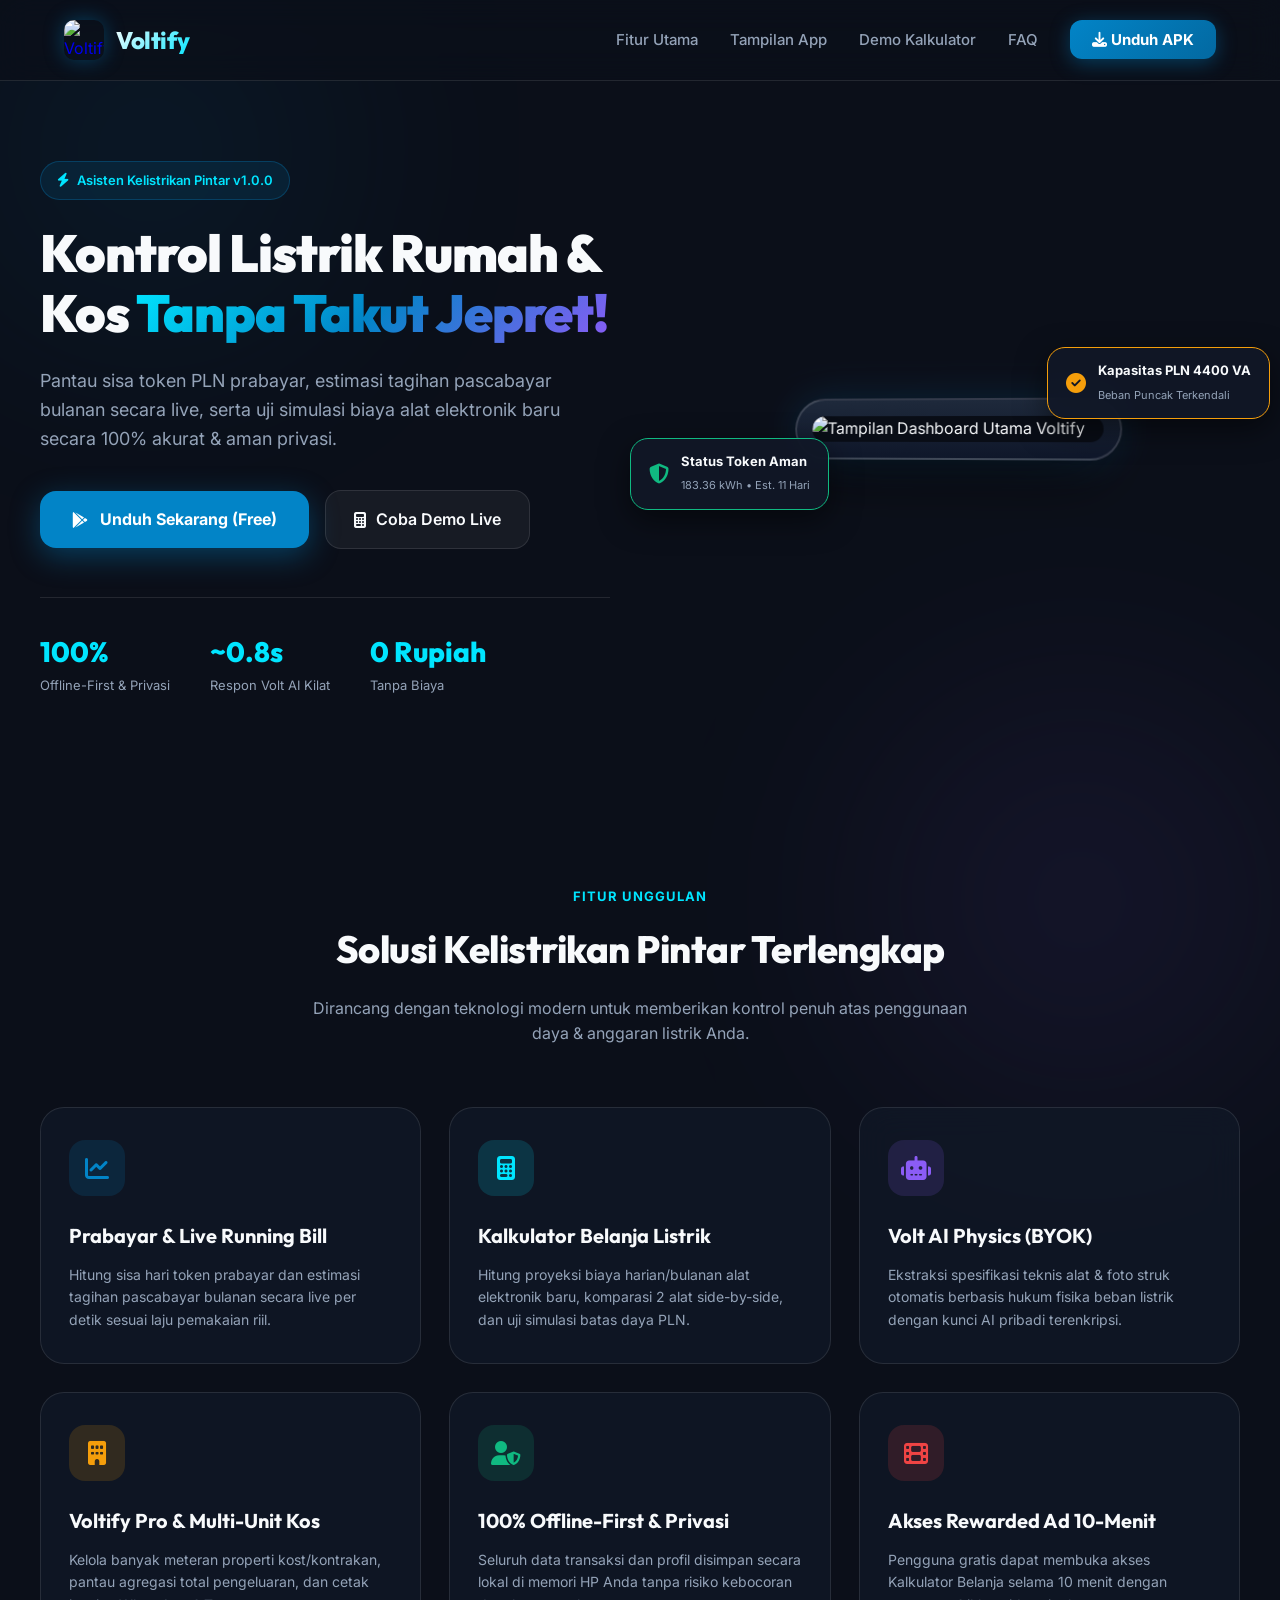
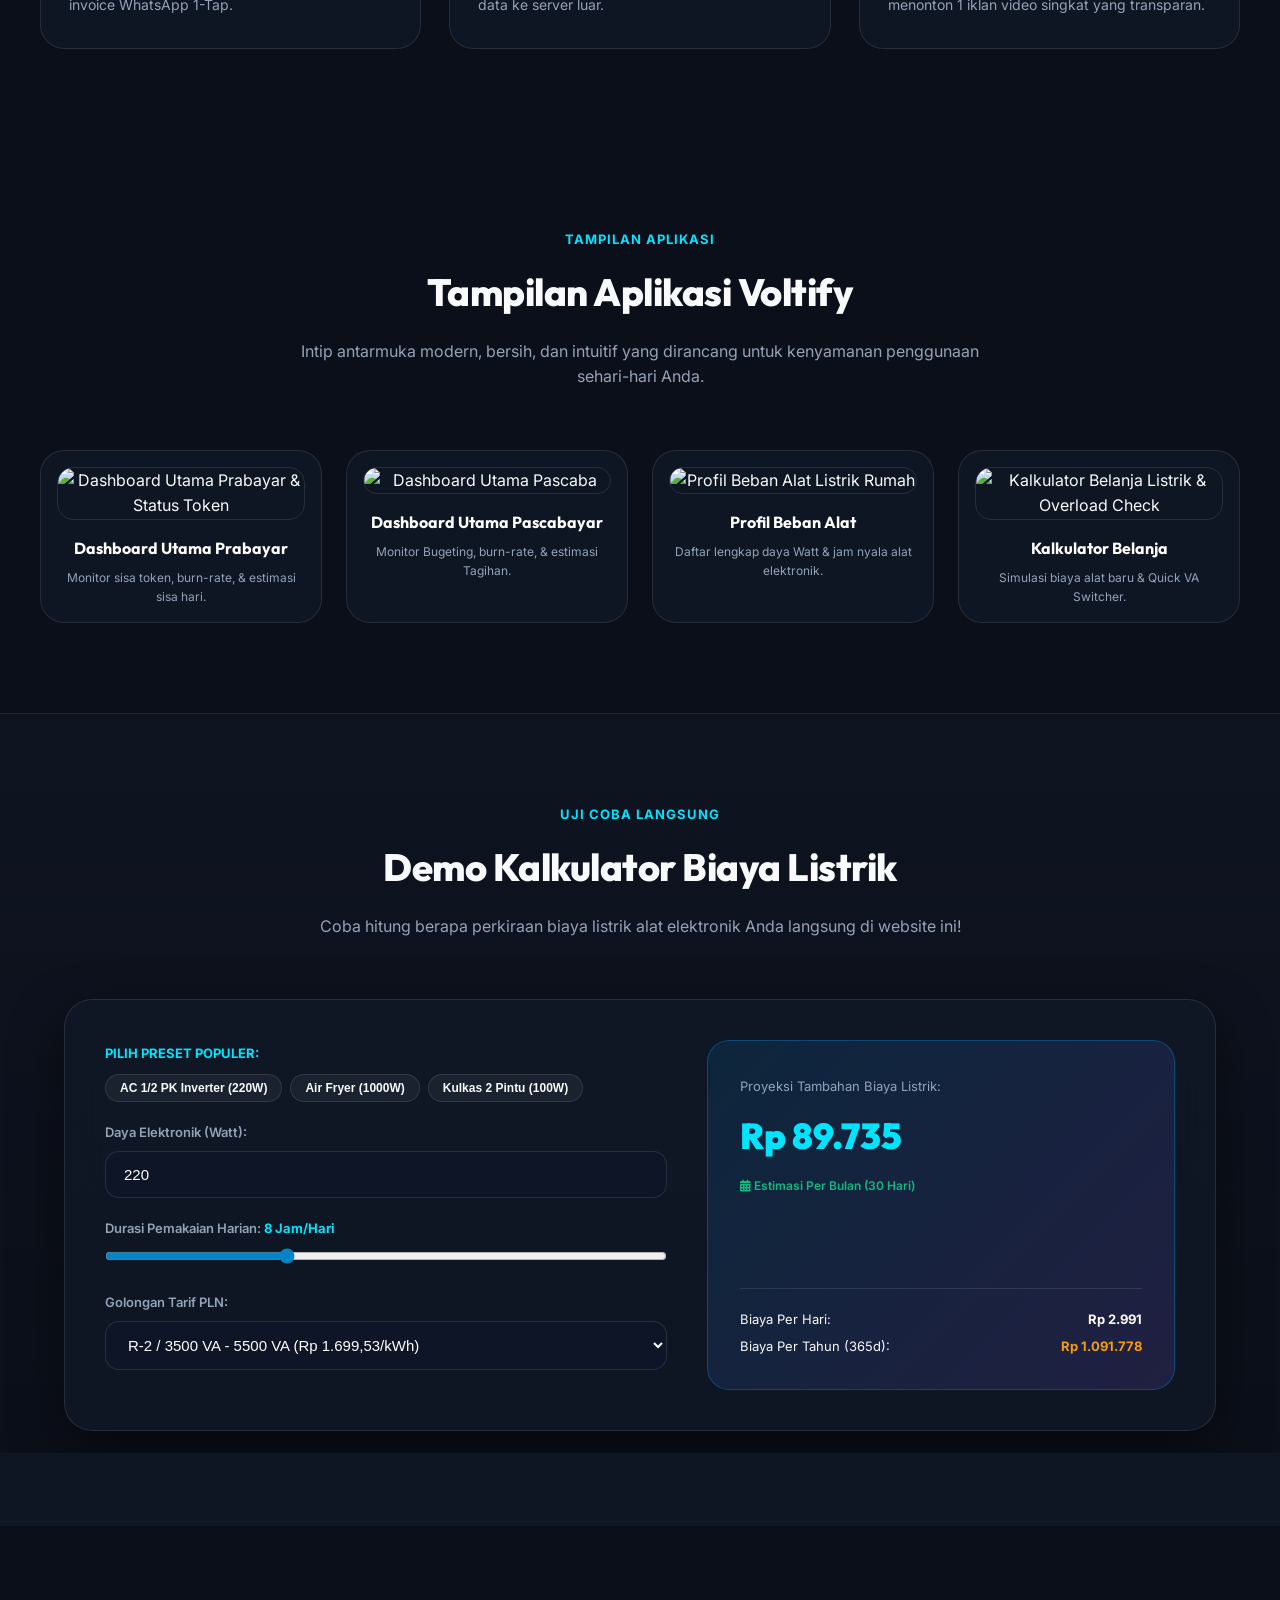
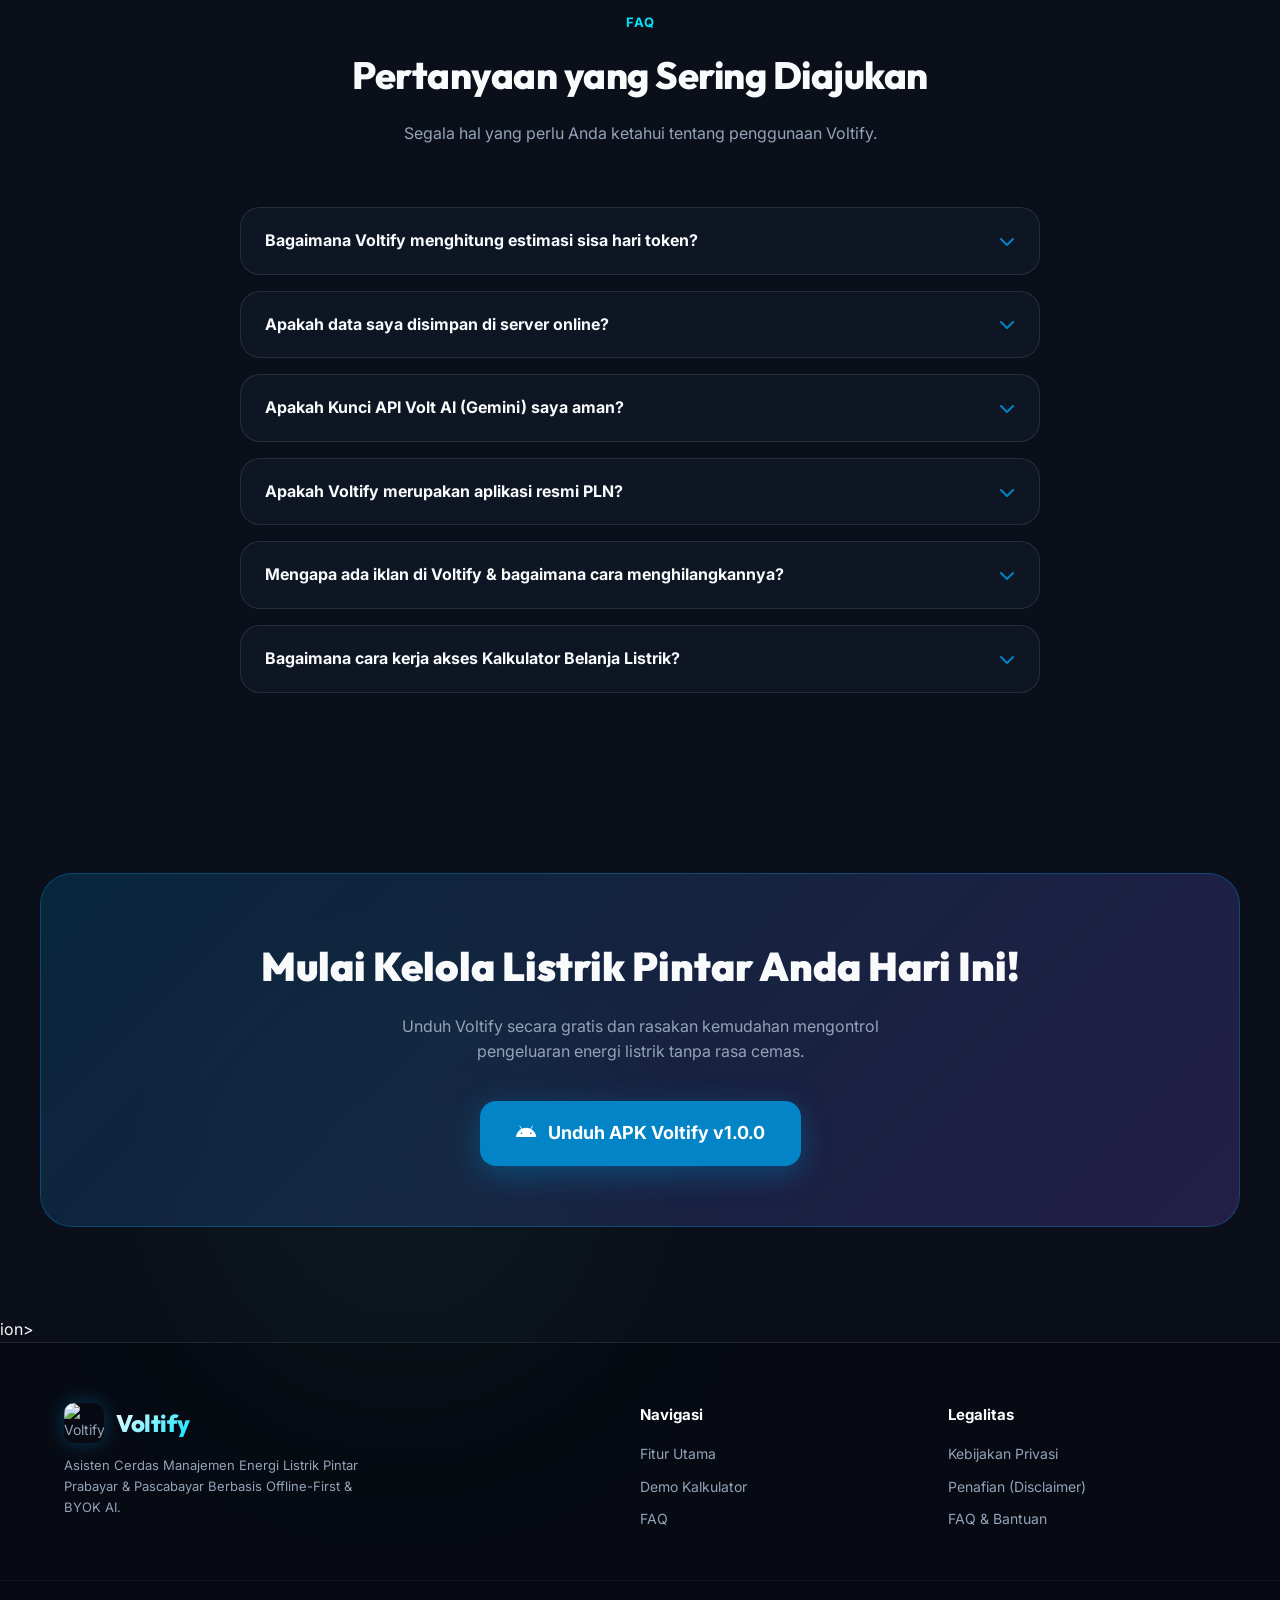
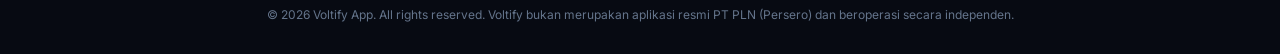
==== index.html @ 9cc05deb "first commit" ====
<!DOCTYPE html>
<html lang="id">

<head>
  <meta charset="UTF-8">
  <meta name="viewport" content="width=device-width, initial-scale=1.0">
  <title>Voltify - Asisten Cerdas Manajemen Energi Listrik Pintar (Prabayar & Pascabayar)</title>
  <meta name="description"
    content="Aplikasi manajemen listrik mandiri berbasis Offline-First, Universal AI Physics, BYOK, & Kalkulator Belanja Listrik. Pantau sisa token PLN & estimasi tagihan bulanan secara akurat.">

  <!-- Favicon & Fonts -->
  <link rel="icon" type="image/png" href="../assets/images/voltify_logo.png">
  <link rel="stylesheet" href="style.css">
  <link rel="stylesheet" href="https://cdnjs.cloudflare.com/ajax/libs/font-awesome/6.4.0/css/all.min.css">
</head>

<body>

  <!-- Ambient Lighting Background -->
  <div class="ambient-orb orb-1"></div>
  <div class="ambient-orb orb-2"></div>
  <div class="ambient-orb orb-3"></div>

  <!-- Header / Navbar -->
  <header>
    <div class="container navbar">
      <a href="#" class="brand-logo">
        <img src="../assets/images/voltify_logo.png" alt="Voltify Logo">
        <span class="brand-title">Voltify</span>
      </a>
      <ul class="nav-links">
        <li><a href="#features">Fitur Utama</a></li>
        <li><a href="#showcase">Tampilan App</a></li>
        <li><a href="#calculator">Demo Kalkulator</a></li>
        <li><a href="#faq">FAQ</a></li>
        <li><a href="#download" class="btn-cta-nav"><i class="fas fa-download"></i> Unduh APK</a></li>
      </ul>
    </div>
  </header>

  <!-- Hero Section -->
  <section class="hero container">
    <div class="hero-content">
      <div class="hero-badge">
        <i class="fas fa-bolt"></i> Asisten Kelistrikan Pintar v1.0.0
      </div>
      <h1 class="hero-title">
        Kontrol Listrik Rumah & Kos <span>Tanpa Takut Jepret!</span>
      </h1>
      <p class="hero-subtitle">
        Pantau sisa token PLN prabayar, estimasi tagihan pascabayar bulanan secara live, serta uji simulasi biaya alat
        elektronik baru secara 100% akurat & aman privasi.
      </p>
      <div class="hero-cta-group">
        <a href="#download" class="btn-primary">
          <i class="fab fa-google-play"></i> Unduh Sekarang (Free)
        </a>
        <a href="#calculator" class="btn-secondary">
          <i class="fas fa-calculator"></i> Coba Demo Live
        </a>
      </div>

      <div class="hero-stats">
        <div class="stat-item">
          <h4>100%</h4>
          <p>Offline-First & Privasi</p>
        </div>
        <div class="stat-item">
          <h4>~0.8s</h4>
          <p>Respon Volt AI Kilat</p>
        </div>
        <div class="stat-item">
          <h4>0 Rupiah</h4>
          <p>Tanpa Biaya</p>
        </div>
      </div>
    </div>

    <!-- Interactive Phone Mockup -->
    <div class="mockup-wrapper">
      <div class="floating-badge-1">
        <i class="fas fa-shield-alt" style="color: #10b981; font-size: 20px;"></i>
        <div>
          <strong style="display:block; font-size: 13px;">Status Token Aman</strong>
          <span style="font-size: 11px; color: #94a3b8;">183.36 kWh • Est. 11 Hari</span>
        </div>
      </div>

      <div class="floating-badge-2">
        <i class="fas fa-check-circle" style="color: #f59e0b; font-size: 20px;"></i>
        <div>
          <strong style="display:block; font-size: 13px;">Kapasitas PLN 4400 VA</strong>
          <span style="font-size: 11px; color: #94a3b8;">Beban Puncak Terkendali</span>
        </div>
      </div>

      <div class="phone-card">
        <div class="phone-screen">
          <img src="images/1.png" alt="Tampilan Dashboard Utama Voltify">
        </div>
      </div>
    </div>
  </section>

  <!-- Features Grid Section -->
  <section class="section container" id="features">
    <div class="section-header">
      <span class="section-tag">Fitur Unggulan</span>
      <h2 class="section-title">Solusi Kelistrikan Pintar Terlengkap</h2>
      <p class="section-desc">Dirancang dengan teknologi modern untuk memberikan kontrol penuh atas penggunaan daya &
        anggaran listrik Anda.</p>
    </div>

    <div class="features-grid">
      <!-- Feature 1 -->
      <div class="feature-card">
        <div class="feature-icon icon-blue"><i class="fas fa-chart-line"></i></div>
        <h3>Prabayar & Live Running Bill</h3>
        <p>Hitung sisa hari token prabayar dan estimasi tagihan pascabayar bulanan secara live per detik sesuai laju
          pemakaian riil.</p>
      </div>

      <!-- Feature 2 -->
      <div class="feature-card">
        <div class="feature-icon icon-cyan"><i class="fas fa-calculator"></i></div>
        <h3>Kalkulator Belanja Listrik</h3>
        <p>Hitung proyeksi biaya harian/bulanan alat elektronik baru, komparasi 2 alat side-by-side, dan uji simulasi
          batas daya PLN.</p>
      </div>

      <!-- Feature 3 -->
      <div class="feature-card">
        <div class="feature-icon icon-violet"><i class="fas fa-robot"></i></div>
        <h3>Volt AI Physics (BYOK)</h3>
        <p>Ekstraksi spesifikasi teknis alat & foto struk otomatis berbasis hukum fisika beban listrik dengan kunci AI
          pribadi terenkripsi.</p>
      </div>

      <!-- Feature 4 -->
      <div class="feature-card">
        <div class="feature-icon icon-amber"><i class="fas fa-building"></i></div>
        <h3>Voltify Pro & Multi-Unit Kos</h3>
        <p>Kelola banyak meteran properti kost/kontrakan, pantau agregasi total pengeluaran, dan cetak invoice WhatsApp
          1-Tap.</p>
      </div>

      <!-- Feature 5 -->
      <div class="feature-card">
        <div class="feature-icon icon-emerald"><i class="fas fa-user-shield"></i></div>
        <h3>100% Offline-First & Privasi</h3>
        <p>Seluruh data transaksi dan profil disimpan secara lokal di memori HP Anda tanpa risiko kebocoran data ke
          server luar.</p>
      </div>

      <!-- Feature 6 -->
      <div class="feature-card">
        <div class="feature-icon icon-red"><i class="fas fa-film"></i></div>
        <h3>Akses Rewarded Ad 10-Menit</h3>
        <p>Pengguna gratis dapat membuka akses Kalkulator Belanja selama 10 menit dengan menonton 1 iklan video singkat
          yang transparan.</p>
      </div>
    </div>
  </section>

  <!-- Real Screenshots Gallery Showcase Section -->
  <section class="section container" id="showcase">
    <div class="section-header">
      <span class="section-tag">Tampilan Aplikasi</span>
      <h2 class="section-title">Tampilan Aplikasi Voltify</h2>
      <p class="section-desc">Intip antarmuka modern, bersih, dan intuitif yang dirancang untuk kenyamanan penggunaan
        sehari-hari Anda.</p>
    </div>

    <div class="showcase-grid">
      <div class="showcase-card">
        <img src="images/1.png" alt="Dashboard Utama Prabayar & Status Token" class="showcase-img">
        <h4>Dashboard Utama Prabayar</h4>
        <p>Monitor sisa token, burn-rate, & estimasi sisa hari.</p>
      </div>
      <div class="showcase-card">
        <img src="images/2.png" alt="Dashboard Utama Pascaba" class="showcase-img">
        <h4>Dashboard Utama Pascabayar</h4>
        <p>Monitor Bugeting, burn-rate, & estimasi Tagihan.</p>
      </div>

      <div class="showcase-card">
        <img src="images/5.png" alt="Profil Beban Alat Listrik Rumah" class="showcase-img">
        <h4>Profil Beban Alat</h4>
        <p>Daftar lengkap daya Watt & jam nyala alat elektronik.</p>
      </div>

      <div class="showcase-card">
        <img src="images/6.png" alt="Kalkulator Belanja Listrik & Overload Check" class="showcase-img">
        <h4>Kalkulator Belanja</h4>
        <p>Simulasi biaya alat baru & Quick VA Switcher.</p>
      </div>
    </div>
  </section>

  <!-- Interactive Live Calculator Demo Section -->
  <section class="section demo-section" id="calculator">
    <div class="container">
      <div class="section-header">
        <span class="section-tag">Uji Coba Langsung</span>
        <h2 class="section-title">Demo Kalkulator Biaya Listrik</h2>
        <p class="section-desc">Coba hitung berapa perkiraan biaya listrik alat elektronik Anda langsung di website ini!
        </p>
      </div>

      <div class="calc-box">
        <div class="calc-form">
          <div style="margin-bottom: 20px;">
            <label style="font-weight: 700; font-size: 13px; color: var(--cyan-accent);">PILIH PRESET POPULER:</label>
            <div style="display: flex; gap: 8px; flex-wrap: wrap; margin-top: 8px;">
              <button class="demo-preset-btn btn-secondary" style="padding: 6px 14px; font-size: 12px;" data-watt="220"
                data-hours="8">AC 1/2 PK Inverter (220W)</button>
              <button class="demo-preset-btn btn-secondary" style="padding: 6px 14px; font-size: 12px;" data-watt="1000"
                data-hours="0.5">Air Fryer (1000W)</button>
              <button class="demo-preset-btn btn-secondary" style="padding: 6px 14px; font-size: 12px;" data-watt="100"
                data-hours="24">Kulkas 2 Pintu (100W)</button>
            </div>
          </div>

          <div class="form-group">
            <label for="demoWatt">Daya Elektronik (Watt):</label>
            <input type="number" id="demoWatt" class="form-control" value="220">
          </div>

          <div class="form-group">
            <label for="demoHours">Durasi Pemakaian Harian: <strong id="hoursVal" style="color: var(--cyan-accent);">8
                Jam/Hari</strong></label>
            <input type="range" id="demoHours" class="range-slider" min="0.5" max="24" step="0.5" value="8">
          </div>

          <div class="form-group">
            <label for="demoTariff">Golongan Tarif PLN:</label>
            <select id="demoTariff" class="form-control">
              <option value="1444.7">R-1 / 1300 VA - 2200 VA (Rp 1.444,70/kWh)</option>
              <option value="1699.53" selected>R-2 / 3500 VA - 5500 VA (Rp 1.699,53/kWh)</option>
              <option value="1352.0">R-1 / 900 VA Non-Subsidi (Rp 1.352,00/kWh)</option>
              <option value="605.0">R-1 / 900 VA Subsidi (Rp 605,00/kWh)</option>
            </select>
          </div>
        </div>

        <div class="result-card">
          <div>
            <span style="font-size: 13px; color: var(--text-muted);">Proyeksi Tambahan Biaya Listrik:</span>
            <div class="res-cost" id="demoMonthlyCost">Rp 112.169</div>
            <span style="font-size: 12px; color: var(--emerald-accent); font-weight: 600;"><i
                class="fas fa-calendar-alt"></i> Estimasi Per Bulan (30 Hari)</span>
          </div>

          <div style="padding-top: 20px; border-top: 1px solid rgba(255,255,255,0.1); margin-top: 20px;">
            <div style="display: flex; justify-content: space-between; font-size: 13px; margin-bottom: 6px;">
              <span>Biaya Per Hari:</span>
              <strong id="demoDailyCost" style="color: #fff;">Rp 3.739</strong>
            </div>
            <div style="display: flex; justify-content: space-between; font-size: 13px;">
              <span>Biaya Per Tahun (365d):</span>
              <strong id="demoYearlyCost" style="color: var(--amber-accent);">Rp 1.364.723</strong>
            </div>
          </div>
        </div>
      </div>
    </div>
  </section>

  <!-- FAQ Section -->
  <section class="section container" id="faq">
    <div class="section-header">
      <span class="section-tag">FAQ</span>
      <h2 class="section-title">Pertanyaan yang Sering Diajukan</h2>
      <p class="section-desc">Segala hal yang perlu Anda ketahui tentang penggunaan Voltify.</p>
    </div>

    <div class="faq-list">
      <div class="faq-item">
        <div class="faq-question">
          <span>Bagaimana Voltify menghitung estimasi sisa hari token?</span>
          <i class="fas fa-chevron-down faq-icon"></i>
        </div>
        <div class="faq-answer">
          Voltify menghitung laju pemakaian (burn-rate) berdasarkan selisih riwayat log token Anda dan total watt beban alat listrik terdaftar. Saldo token berkurang secara real-time berdasarkan burn-rate harian tersebut.
        </div>
      </div>

      <div class="faq-item">
        <div class="faq-question">
          <span>Apakah data saya disimpan di server online?</span>
          <i class="fas fa-chevron-down faq-icon"></i>
        </div>
        <div class="faq-answer">
          Tidak. Voltify menganut prinsip Offline-First. Seluruh data profil meteran, riwayat transaksi, dan beban alat disimpan 100% secara lokal di HP Anda menggunakan database SQLite yang terenkripsi.
        </div>
      </div>

      <div class="faq-item">
        <div class="faq-question">
          <span>Apakah Kunci API Volt AI (Gemini) saya aman?</span>
          <i class="fas fa-chevron-down faq-icon"></i>
        </div>
        <div class="faq-answer">
          Sangat aman. Kunci API disimpan di penyimpanan terenkripsi hardware (EncryptedSharedPreferences / Keychain) dan hanya dikirimkan secara langsung ke endpoint resmi Google Gemini API.
        </div>
      </div>

      <div class="faq-item">
        <div class="faq-question">
          <span>Apakah Voltify merupakan aplikasi resmi PLN?</span>
          <i class="fas fa-chevron-down faq-icon"></i>
        </div>
        <div class="faq-answer">
          Bukan. Voltify adalah aplikasi asisten mandiri (third-party) untuk membantu pengguna memantau dan mengestimasi pengeluaran listrik secara independen.
        </div>
      </div>

      <div class="faq-item">
        <div class="faq-question">
          <span>Mengapa ada iklan di Voltify & bagaimana cara menghilangkannya?</span>
          <i class="fas fa-chevron-down faq-icon"></i>
        </div>
        <div class="faq-answer">
          Voltify menampilkan iklan banner dan native dari Google AdMob untuk mendukung pengembangan versi gratis. Anda dapat menikmati pengalaman 100% bebas iklan dengan berlangganan Voltify Pro.
        </div>
      </div>

      <div class="faq-item">
        <div class="faq-question">
          <span>Bagaimana cara kerja akses Kalkulator Belanja Listrik?</span>
          <i class="fas fa-chevron-down faq-icon"></i>
        </div>
        <div class="faq-answer">
          Pengguna gratis dapat membuka akses Kalkulator Belanja selama 10 menit dengan menonton 1 video iklan (Rewarded Ad) hingga selesai. Bagi pengguna Voltify Pro, Kalkulator Belanja dapat diakses 100% tanpa batas waktu selamanya tanpa iklan.
        </div>
      </div>
    </div>
  </section>

  <!-- Download Section -->
  <section class="section container" id="download" style="text-align: center;">
    <div
      style="background: linear-gradient(135deg, rgba(2, 132, 199, 0.2), rgba(139, 92, 246, 0.2)); border: 1px solid rgba(2, 132, 199, 0.4); border-radius: 32px; padding: 60px 24px;">
      <h2 style="font-family: var(--font-heading); font-size: 40px; font-weight: 900; margin-bottom: 16px;">Mulai Kelola
        Listrik Pintar Anda Hari Ini!</h2>
      <p style="color: var(--text-muted); max-width: 540px; margin: 0 auto 36px; font-size: 16px;">Unduh Voltify secara
        gratis dan rasakan kemudahan mengontrol pengeluaran energi listrik tanpa rasa cemas.</p>
      <a href="#" class="btn-primary" style="padding: 18px 36px; font-size: 18px;">
        <i class="fab fa-android"></i> Unduh APK Voltify v1.0.0
      </a>
    </div>
  </section>ion>

  <!-- Footer -->
  <footer>
    <div class="container footer-grid">
      <div class="footer-brand">
        <div class="brand-logo">
          <img src="../assets/images/voltify_logo.png" alt="Voltify Logo">
          <span class="brand-title">Voltify</span>
        </div>
        <p>Asisten Cerdas Manajemen Energi Listrik Pintar Prabayar & Pascabayar Berbasis Offline-First & BYOK AI.</p>
      </div>

      <div>
        <h4 class="footer-title">Navigasi</h4>
        <ul class="footer-links">
          <li><a href="#features">Fitur Utama</a></li>
          <li><a href="#calculator">Demo Kalkulator</a></li>
          <li><a href="#faq">FAQ</a></li>
        </ul>
      </div>

      <div>
        <h4 class="footer-title">Legalitas</h4>
        <ul class="footer-links">
          <li><a href="privacy.html">Kebijakan Privasi</a></li>
          <li><a href="disclaimer.html">Penafian (Disclaimer)</a></li>
          <li><a href="#faq">FAQ & Bantuan</a></li>
        </ul>
      </div>
    </div>

    <div class="footer-bottom">
      &copy; 2026 Voltify App. All rights reserved. Voltify bukan merupakan aplikasi resmi PT PLN (Persero) dan
      beroperasi secara independen.
    </div>
  </footer>

  <script src="script.js"></script>
</body>

</html>
---- style.css ----
/* Voltify Landing Page - Modern Glassmorphic Design System */
@import url('https://fonts.googleapis.com/css2?family=Inter:wght@300;400;500;600;700&family=Outfit:wght@400;500;600;700;800;900&display=swap');

:root {
  --bg-primary: #0b0f19;
  --bg-secondary: #111827;
  --card-bg: rgba(17, 24, 39, 0.75);
  --card-border: rgba(255, 255, 255, 0.1);
  --card-hover-border: rgba(2, 132, 199, 0.5);
  
  --primary-blue: #0284c7;
  --primary-blue-glow: rgba(2, 132, 199, 0.4);
  --cyan-accent: #00e5ff;
  --emerald-accent: #10b981;
  --amber-accent: #f59e0b;
  --violet-accent: #8b5cf6;
  
  --text-main: #f8fafc;
  --text-muted: #94a3b8;
  --text-dim: #64748b;

  --font-heading: 'Outfit', sans-serif;
  --font-body: 'Inter', sans-serif;
}

* {
  margin: 0;
  padding: 0;
  box-sizing: border-box;
  scroll-behavior: smooth;
}

body {
  background-color: var(--bg-primary);
  color: var(--text-main);
  font-family: var(--font-body);
  line-height: 1.6;
  overflow-x: hidden;
  position: relative;
}

/* Background Glowing Ambient Orbs */
.ambient-orb {
  position: absolute;
  border-radius: 50%;
  filter: blur(120px);
  z-index: 0;
  pointer-events: none;
  opacity: 0.5;
}
.orb-1 {
  top: -100px;
  left: -100px;
  width: 500px;
  height: 500px;
  background: radial-gradient(circle, rgba(2, 132, 199, 0.3) 0%, rgba(0, 0, 0, 0) 70%);
}
.orb-2 {
  top: 600px;
  right: -100px;
  width: 600px;
  height: 600px;
  background: radial-gradient(circle, rgba(139, 92, 246, 0.25) 0%, rgba(0, 0, 0, 0) 70%);
}
.orb-3 {
  bottom: 200px;
  left: 10%;
  width: 550px;
  height: 550px;
  background: radial-gradient(circle, rgba(16, 185, 129, 0.2) 0%, rgba(0, 0, 0, 0) 70%);
}

/* Layout Container */
.container {
  max-width: 1200px;
  margin: 0 auto;
  padding: 0 24px;
  position: relative;
  z-index: 1;
}

/* Navigation Bar */
header {
  position: sticky;
  top: 0;
  z-index: 100;
  backdrop-filter: blur(16px);
  -webkit-backdrop-filter: blur(16px);
  background: rgba(11, 15, 25, 0.8);
  border-bottom: 1px solid var(--card-border);
  transition: all 0.3s ease;
}

.navbar {
  display: flex;
  justify-content: space-between;
  align-items: center;
  height: 80px;
}

.brand-logo {
  display: flex;
  align-items: center;
  gap: 12px;
  text-decoration: none;
}

.brand-logo img {
  width: 40px;
  height: 40px;
  border-radius: 10px;
  box-shadow: 0 0 20px rgba(2, 132, 199, 0.4);
}

.brand-title {
  font-family: var(--font-heading);
  font-size: 24px;
  font-weight: 800;
  background: linear-gradient(135deg, #ffffff 0%, var(--cyan-accent) 100%);
  -webkit-background-clip: text;
  -webkit-text-fill-color: transparent;
  letter-spacing: -0.5px;
}

.nav-links {
  display: flex;
  align-items: center;
  gap: 32px;
  list-style: none;
}

.nav-links a {
  color: var(--text-muted);
  text-decoration: none;
  font-weight: 500;
  font-size: 15px;
  transition: color 0.2s ease;
}

.nav-links a:hover {
  color: var(--cyan-accent);
}

.btn-cta-nav {
  padding: 10px 22px;
  background: linear-gradient(135deg, var(--primary-blue), #0369a1);
  color: #fff !important;
  border-radius: 12px;
  font-weight: 700 !important;
  box-shadow: 0 4px 20px var(--primary-blue-glow);
  transition: all 0.3s ease !important;
}

.btn-cta-nav:hover {
  transform: translateY(-2px);
  box-shadow: 0 6px 24px rgba(2, 132, 199, 0.6);
}

/* Hero Section */
.hero {
  padding: 80px 0 100px;
  display: grid;
  grid-template-columns: 1fr 1fr;
  gap: 60px;
  align-items: center;
}

.hero-badge {
  display: inline-flex;
  align-items: center;
  gap: 8px;
  padding: 8px 16px;
  background: rgba(2, 132, 199, 0.12);
  border: 1px solid rgba(2, 132, 199, 0.3);
  border-radius: 30px;
  color: var(--cyan-accent);
  font-size: 13px;
  font-weight: 600;
  margin-bottom: 24px;
}

.hero-badge i {
  font-size: 14px;
}

.hero-title {
  font-family: var(--font-heading);
  font-size: 52px;
  line-height: 1.15;
  font-weight: 900;
  margin-bottom: 24px;
  letter-spacing: -1px;
}

.hero-title span {
  background: linear-gradient(135deg, var(--cyan-accent) 0%, var(--primary-blue) 50%, var(--violet-accent) 100%);
  -webkit-background-clip: text;
  -webkit-text-fill-color: transparent;
}

.hero-subtitle {
  font-size: 18px;
  color: var(--text-muted);
  margin-bottom: 36px;
  font-weight: 400;
  max-width: 520px;
}

.hero-cta-group {
  display: flex;
  align-items: center;
  gap: 16px;
  flex-wrap: wrap;
}

.btn-primary {
  display: inline-flex;
  align-items: center;
  gap: 12px;
  padding: 16px 32px;
  background: linear-gradient(135deg, var(--primary-blue), #0284c7);
  color: #ffffff;
  text-decoration: none;
  font-weight: 700;
  font-size: 16px;
  border-radius: 16px;
  box-shadow: 0 8px 30px var(--primary-blue-glow);
  transition: all 0.3s ease;
  border: none;
  cursor: pointer;
}

.btn-primary:hover {
  transform: translateY(-3px);
  box-shadow: 0 12px 36px rgba(2, 132, 199, 0.6);
}

.btn-secondary {
  display: inline-flex;
  align-items: center;
  gap: 10px;
  padding: 16px 28px;
  background: rgba(255, 255, 255, 0.05);
  color: var(--text-main);
  text-decoration: none;
  font-weight: 600;
  font-size: 16px;
  border-radius: 16px;
  border: 1px solid var(--card-border);
  transition: all 0.3s ease;
}

.btn-secondary:hover {
  background: rgba(255, 255, 255, 0.1);
  border-color: rgba(255, 255, 255, 0.25);
  transform: translateY(-3px);
}

.hero-stats {
  display: flex;
  gap: 40px;
  margin-top: 48px;
  padding-top: 32px;
  border-top: 1px solid var(--card-border);
}

.stat-item h4 {
  font-family: var(--font-heading);
  font-size: 28px;
  font-weight: 800;
  color: var(--cyan-accent);
}

.stat-item p {
  font-size: 13px;
  color: var(--text-muted);
}

/* Mockup Display Card */
.mockup-wrapper {
  position: relative;
  display: flex;
  justify-content: center;
  align-items: center;
}

.phone-card {
  width: 330px;
  background: linear-gradient(180deg, #1e293b 0%, #0f172a 100%);
  border-radius: 36px;
  padding: 16px;
  box-shadow: 0 25px 60px -15px rgba(0, 0, 0, 0.8),
              0 0 40px rgba(2, 132, 199, 0.2);
  border: 2px solid rgba(255, 255, 255, 0.15);
  position: relative;
  z-index: 2;
  transform: perspective(1000px) rotateY(-8deg) rotateX(4deg);
  transition: transform 0.5s ease;
}

.phone-card:hover {
  transform: perspective(1000px) rotateY(0deg) rotateX(0deg);
}

.phone-screen {
  background: #090d16;
  border-radius: 26px;
  overflow: hidden;
  position: relative;
}

.phone-screen img {
  width: 100%;
  height: auto;
  display: block;
  border-radius: 20px;
}

/* App Screenshot Showcase Section */
.showcase-grid {
  display: grid;
  grid-template-columns: repeat(4, 1fr);
  gap: 24px;
}

.showcase-card {
  background: var(--card-bg);
  backdrop-filter: blur(16px);
  border: 1px solid var(--card-border);
  border-radius: 24px;
  padding: 16px;
  transition: all 0.3s ease;
  text-align: center;
}

.showcase-card:hover {
  transform: translateY(-8px);
  border-color: var(--card-hover-border);
  box-shadow: 0 16px 40px rgba(2, 132, 199, 0.2);
}

.showcase-img {
  width: 100%;
  border-radius: 16px;
  display: block;
  margin-bottom: 16px;
  border: 1px solid rgba(255, 255, 255, 0.1);
}

.showcase-card h4 {
  font-family: var(--font-heading);
  font-size: 16px;
  font-weight: 700;
  margin-bottom: 6px;
  color: #fff;
}

.showcase-card p {
  font-size: 12px;
  color: var(--text-muted);
}

.floating-badge-1 {
  position: absolute;
  top: 40px;
  left: -40px;
  background: rgba(17, 24, 39, 0.9);
  backdrop-filter: blur(16px);
  border: 1px solid var(--emerald-accent);
  padding: 12px 18px;
  border-radius: 18px;
  display: flex;
  align-items: center;
  gap: 12px;
  z-index: 3;
  box-shadow: 0 10px 30px rgba(0, 0, 0, 0.5);
  animation: floatAnim 4s ease-in-out infinite;
}

.floating-badge-2 {
  position: absolute;
  bottom: 40px;
  right: -30px;
  background: rgba(17, 24, 39, 0.9);
  backdrop-filter: blur(16px);
  border: 1px solid var(--amber-accent);
  padding: 12px 18px;
  border-radius: 18px;
  display: flex;
  align-items: center;
  gap: 12px;
  z-index: 3;
  box-shadow: 0 10px 30px rgba(0, 0, 0, 0.5);
  animation: floatAnim 4s ease-in-out infinite 2s;
}

@keyframes floatAnim {
  0%, 100% { transform: translateY(0); }
  50% { transform: translateY(-12px); }
}

/* Section Common */
.section {
  padding: 90px 0;
}

.section-header {
  text-align: center;
  max-width: 680px;
  margin: 0 auto 60px;
}

.section-tag {
  color: var(--cyan-accent);
  font-size: 13px;
  font-weight: 700;
  letter-spacing: 1px;
  text-transform: uppercase;
  margin-bottom: 12px;
  display: block;
}

.section-title {
  font-family: var(--font-heading);
  font-size: 38px;
  font-weight: 800;
  margin-bottom: 16px;
  letter-spacing: -0.5px;
}

.section-desc {
  font-size: 16px;
  color: var(--text-muted);
}

/* Features Grid */
.features-grid {
  display: grid;
  grid-template-columns: repeat(3, 1fr);
  gap: 28px;
}

.feature-card {
  background: var(--card-bg);
  backdrop-filter: blur(16px);
  -webkit-backdrop-filter: blur(16px);
  border: 1px solid var(--card-border);
  border-radius: 24px;
  padding: 32px 28px;
  transition: all 0.3s ease;
  position: relative;
  overflow: hidden;
}

.feature-card:hover {
  transform: translateY(-8px);
  border-color: var(--card-hover-border);
  box-shadow: 0 16px 40px rgba(2, 132, 199, 0.15);
}

.feature-icon {
  width: 56px;
  height: 56px;
  border-radius: 16px;
  display: flex;
  align-items: center;
  justify-content: center;
  font-size: 24px;
  margin-bottom: 24px;
}

.icon-blue { background: rgba(2, 132, 199, 0.15); color: var(--primary-blue); }
.icon-cyan { background: rgba(0, 229, 255, 0.15); color: var(--cyan-accent); }
.icon-emerald { background: rgba(16, 185, 129, 0.15); color: var(--emerald-accent); }
.icon-amber { background: rgba(245, 158, 11, 0.15); color: var(--amber-accent); }
.icon-violet { background: rgba(139, 92, 246, 0.15); color: var(--violet-accent); }
.icon-red { background: rgba(239, 68, 68, 0.15); color: #ef4444; }

.feature-card h3 {
  font-family: var(--font-heading);
  font-size: 20px;
  font-weight: 700;
  margin-bottom: 12px;
}

.feature-card p {
  font-size: 14px;
  color: var(--text-muted);
  line-height: 1.6;
}

/* Interactive Calculator Demo Section */
.demo-section {
  background: linear-gradient(180deg, rgba(17, 24, 39, 0.5) 0%, rgba(11, 15, 25, 0.9) 100%);
  border-top: 1px solid var(--card-border);
  border-bottom: 1px solid var(--card-border);
  position: relative;
}

.calc-box {
  background: var(--card-bg);
  backdrop-filter: blur(20px);
  border: 1px solid var(--card-border);
  border-radius: 28px;
  padding: 40px;
  display: grid;
  grid-template-columns: 1.2fr 1fr;
  gap: 40px;
  box-shadow: 0 20px 50px rgba(0,0,0,0.5);
}

.form-group {
  margin-bottom: 20px;
}

.form-group label {
  display: block;
  font-size: 13px;
  font-weight: 600;
  color: var(--text-muted);
  margin-bottom: 8px;
}

.form-control {
  width: 100%;
  padding: 14px 18px;
  background: rgba(15, 23, 42, 0.8);
  border: 1px solid var(--card-border);
  border-radius: 14px;
  color: #fff;
  font-size: 15px;
  font-weight: 500;
  outline: none;
  transition: border-color 0.2s ease;
}

.form-control:focus {
  border-color: var(--primary-blue);
}

.range-slider {
  width: 100%;
  accent-color: var(--primary-blue);
}

.result-card {
  background: linear-gradient(135deg, rgba(2, 132, 199, 0.15), rgba(139, 92, 246, 0.15));
  border: 1px solid rgba(2, 132, 199, 0.4);
  border-radius: 22px;
  padding: 32px;
  display: flex;
  flex-direction: column;
  justify-content: space-between;
}

.res-cost {
  font-family: var(--font-heading);
  font-size: 36px;
  font-weight: 900;
  color: var(--cyan-accent);
  margin: 8px 0;
}

/* FAQ Accordion */
.faq-list {
  max-width: 800px;
  margin: 0 auto;
  display: flex;
  flex-direction: column;
  gap: 16px;
}

.faq-item {
  background: var(--card-bg);
  border: 1px solid var(--card-border);
  border-radius: 20px;
  overflow: hidden;
  transition: all 0.3s ease;
}

.faq-question {
  padding: 20px 24px;
  font-weight: 700;
  font-size: 16px;
  cursor: pointer;
  display: flex;
  justify-content: space-between;
  align-items: center;
}

.faq-answer {
  padding: 0 24px 20px;
  color: var(--text-muted);
  font-size: 14px;
  display: none;
}

.faq-item.active .faq-answer {
  display: block;
}

.faq-item.active .faq-icon {
  transform: rotate(180deg);
}

.faq-icon {
  transition: transform 0.3s ease;
  color: var(--primary-blue);
}

/* Footer */
footer {
  background: #070a12;
  border-top: 1px solid var(--card-border);
  padding: 60px 0 30px;
  color: var(--text-muted);
  font-size: 14px;
}

.footer-grid {
  display: grid;
  grid-template-columns: 2fr 1fr 1fr;
  gap: 40px;
  margin-bottom: 40px;
}

.footer-brand p {
  margin-top: 12px;
  font-size: 13px;
  max-width: 300px;
}

.footer-title {
  color: #fff;
  font-weight: 700;
  font-size: 15px;
  margin-bottom: 16px;
}

.footer-links {
  list-style: none;
}

.footer-links li {
  margin-bottom: 10px;
}

.footer-links a {
  color: var(--text-muted);
  text-decoration: none;
  transition: color 0.2s ease;
}

.footer-links a:hover {
  color: var(--cyan-accent);
}

.footer-bottom {
  text-align: center;
  padding-top: 24px;
  border-top: 1px solid rgba(255, 255, 255, 0.05);
  font-size: 12px;
  color: var(--text-dim);
}

/* Responsive Media Queries */
@media (max-width: 992px) {
  .hero { grid-template-columns: 1fr; text-align: center; gap: 40px; }
  .hero-subtitle { margin: 0 auto 36px; }
  .hero-cta-group { justify-content: center; }
  .hero-stats { justify-content: center; }
  .mockup-wrapper { margin-top: 20px; }
  .features-grid { grid-template-columns: repeat(2, 1fr); }
  .calc-box { grid-template-columns: 1fr; }
  .footer-grid { grid-template-columns: 1fr 1fr; }
}

@media (max-width: 600px) {
  .features-grid { grid-template-columns: 1fr; }
  .hero-title { font-size: 38px; }
  .hero-stats { flex-direction: column; gap: 20px; }
  .nav-links { display: none; }
  .phone-card { width: 290px; }
  .footer-grid { grid-template-columns: 1fr; }
}
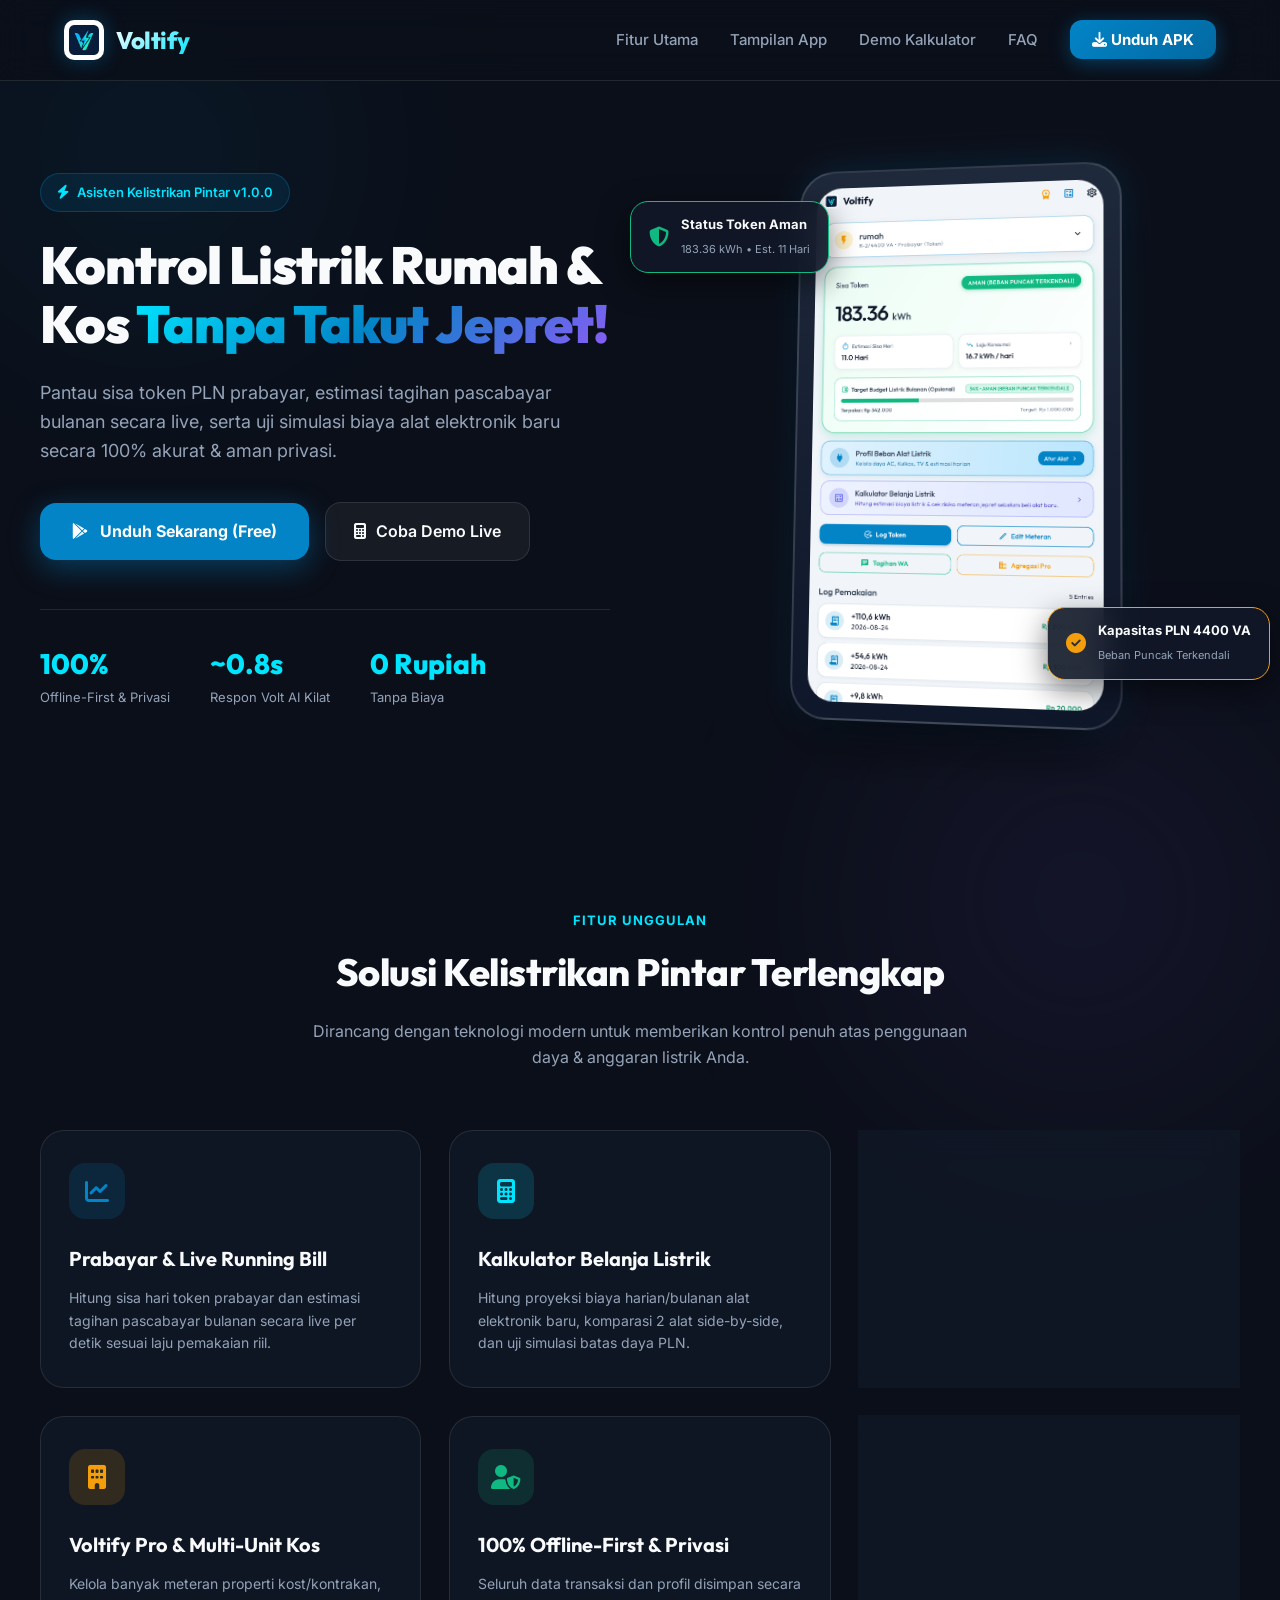
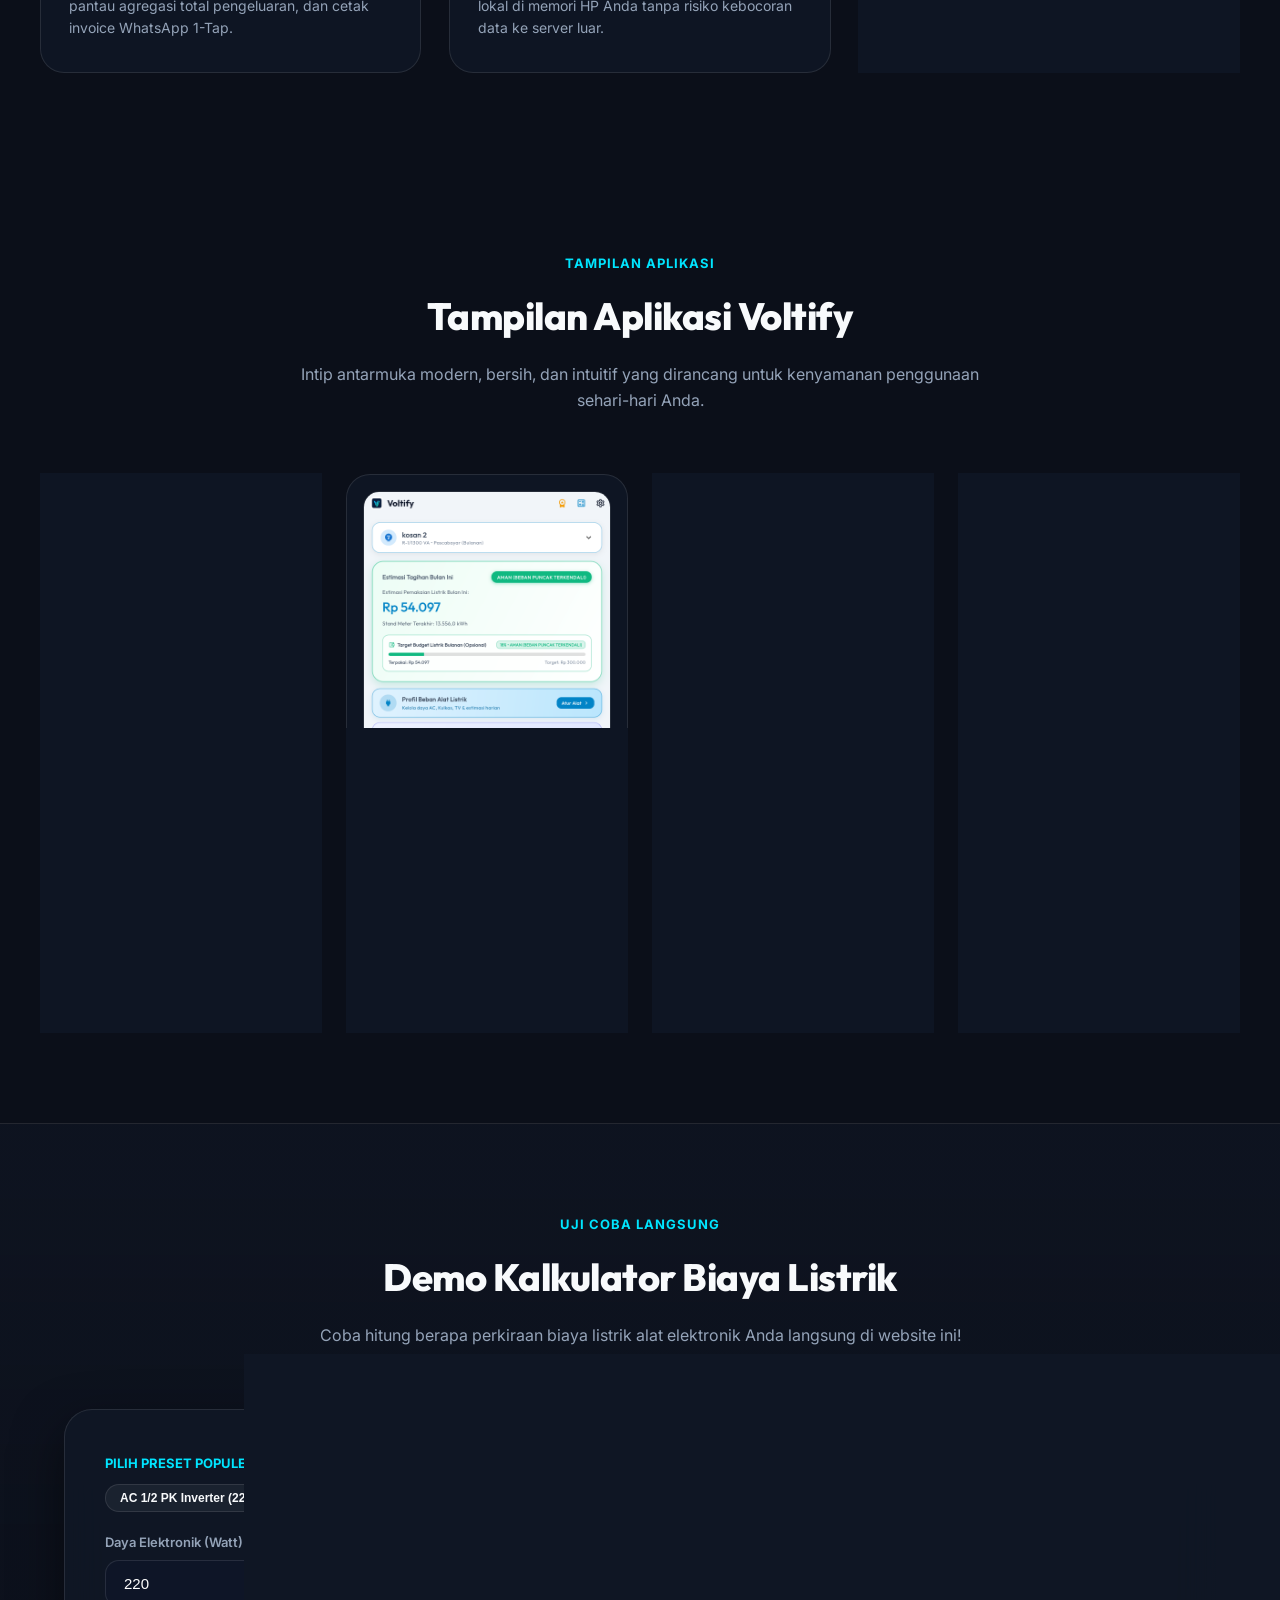
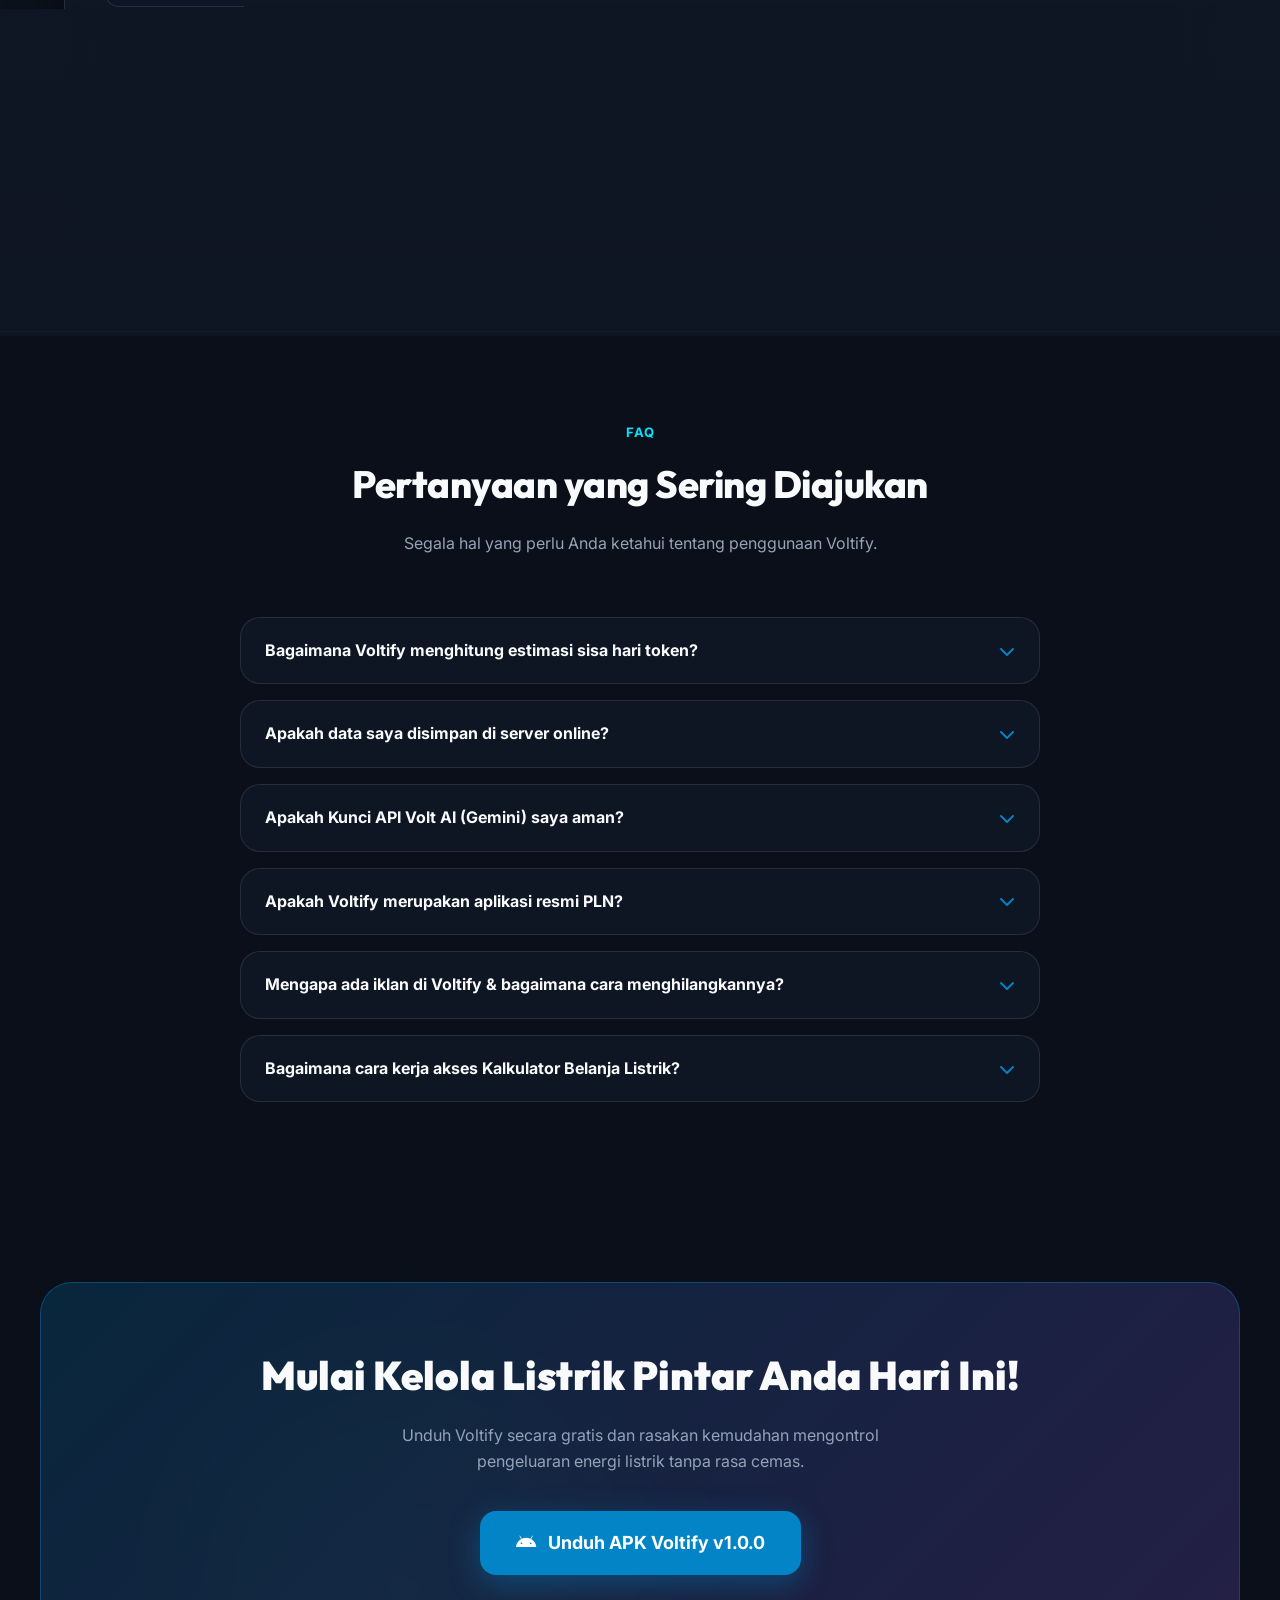
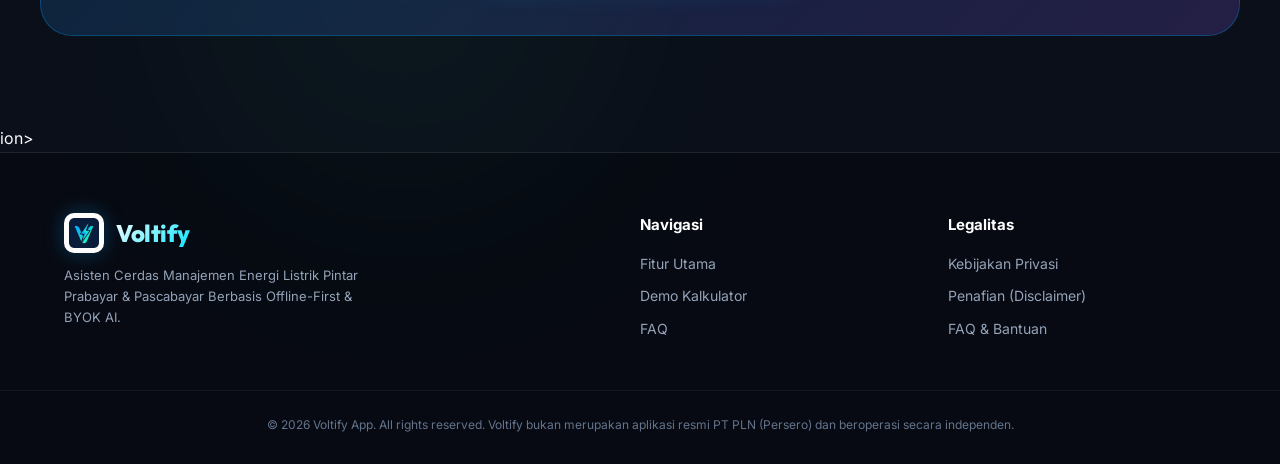
==== commit 99c4ed93: "update" ====
--- a/index.html
+++ b/index.html
@@ -9,7 +9,7 @@
     content="Aplikasi manajemen listrik mandiri berbasis Offline-First, Universal AI Physics, BYOK, & Kalkulator Belanja Listrik. Pantau sisa token PLN & estimasi tagihan bulanan secara akurat.">
 
   <!-- Favicon & Fonts -->
-  <link rel="icon" type="image/png" href="../assets/images/voltify_logo.png">
+  <link rel="icon" type="image/png" href="images/voltify_logo.png">
   <link rel="stylesheet" href="style.css">
   <link rel="stylesheet" href="https://cdnjs.cloudflare.com/ajax/libs/font-awesome/6.4.0/css/all.min.css">
 </head>
@@ -25,7 +25,7 @@
   <header>
     <div class="container navbar">
       <a href="#" class="brand-logo">
-        <img src="../assets/images/voltify_logo.png" alt="Voltify Logo">
+        <img src="images/voltify_logo.png" alt="Voltify Logo">
         <span class="brand-title">Voltify</span>
       </a>
       <ul class="nav-links">
@@ -356,7 +356,7 @@
     <div class="container footer-grid">
       <div class="footer-brand">
         <div class="brand-logo">
-          <img src="../assets/images/voltify_logo.png" alt="Voltify Logo">
+          <img src="images/voltify_logo.png" alt="Voltify Logo">
           <span class="brand-title">Voltify</span>
         </div>
         <p>Asisten Cerdas Manajemen Energi Listrik Pintar Prabayar & Pascabayar Berbasis Offline-First & BYOK AI.</p>
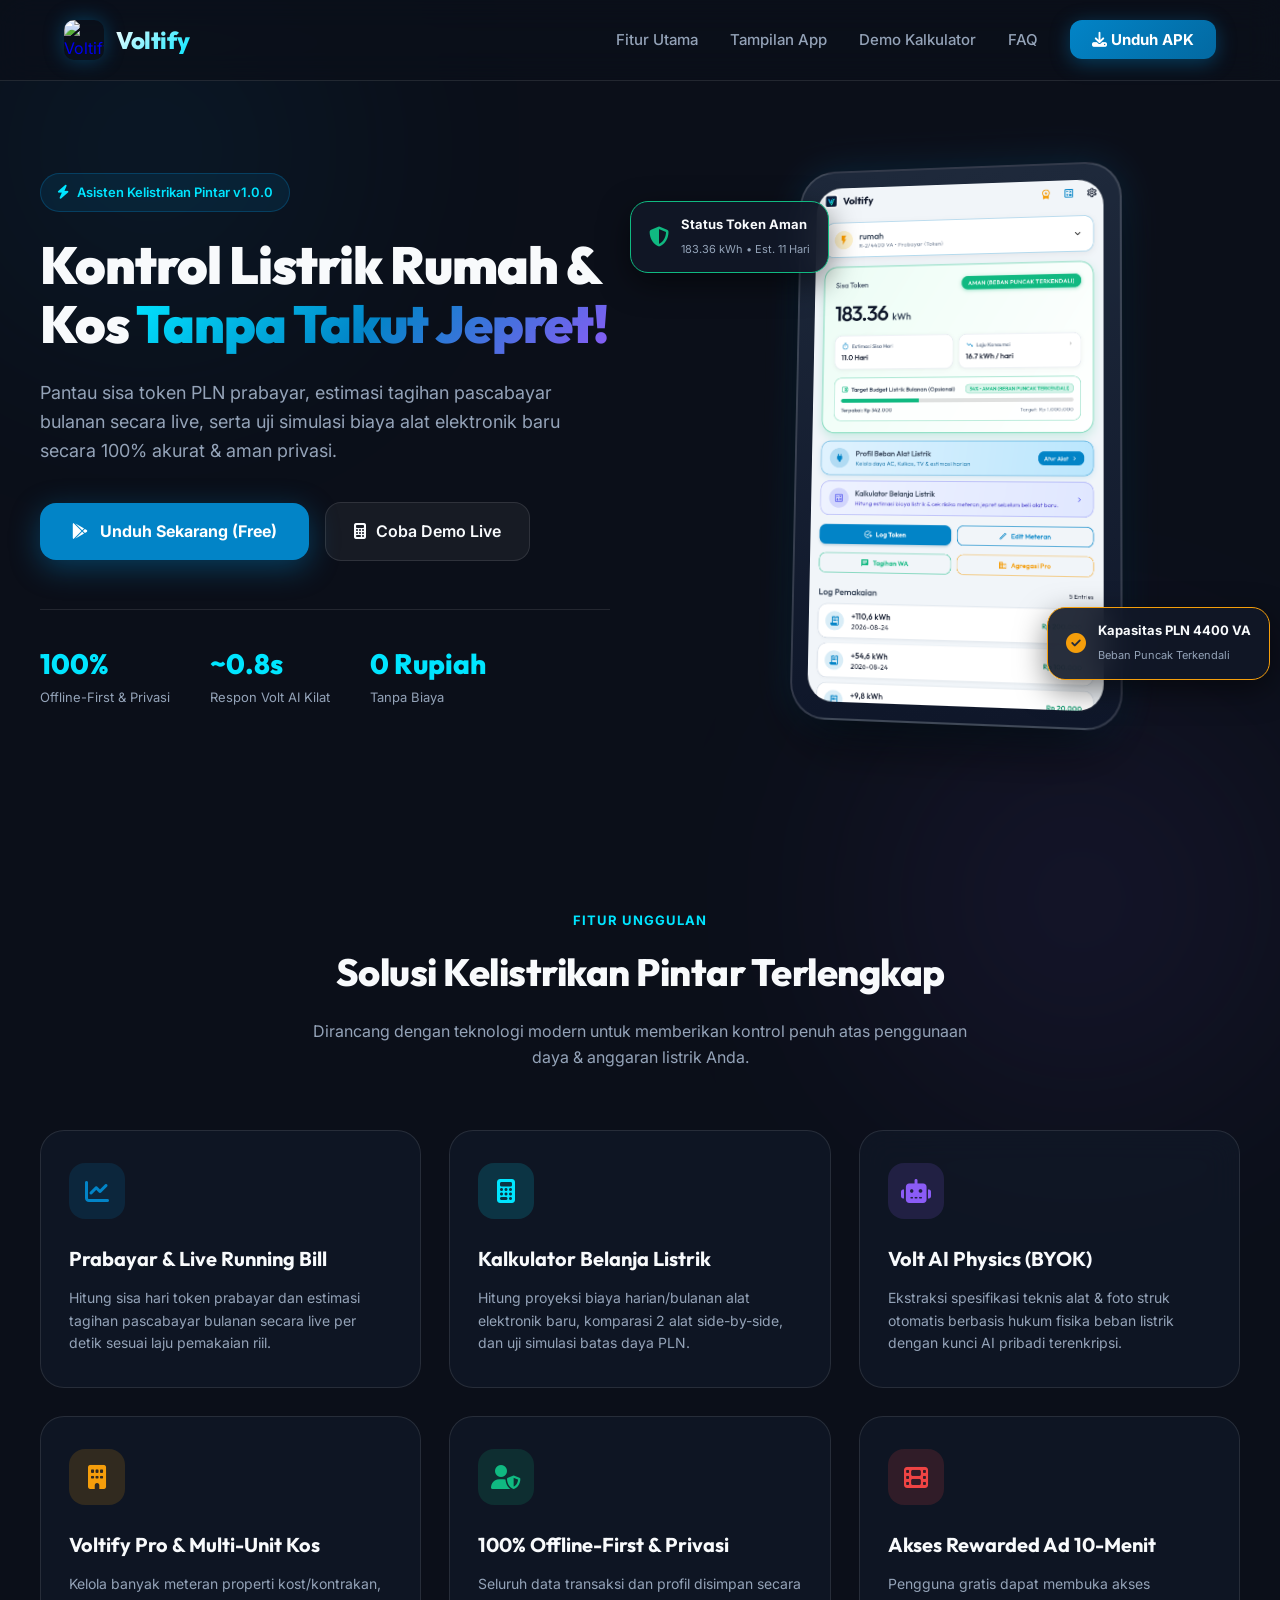
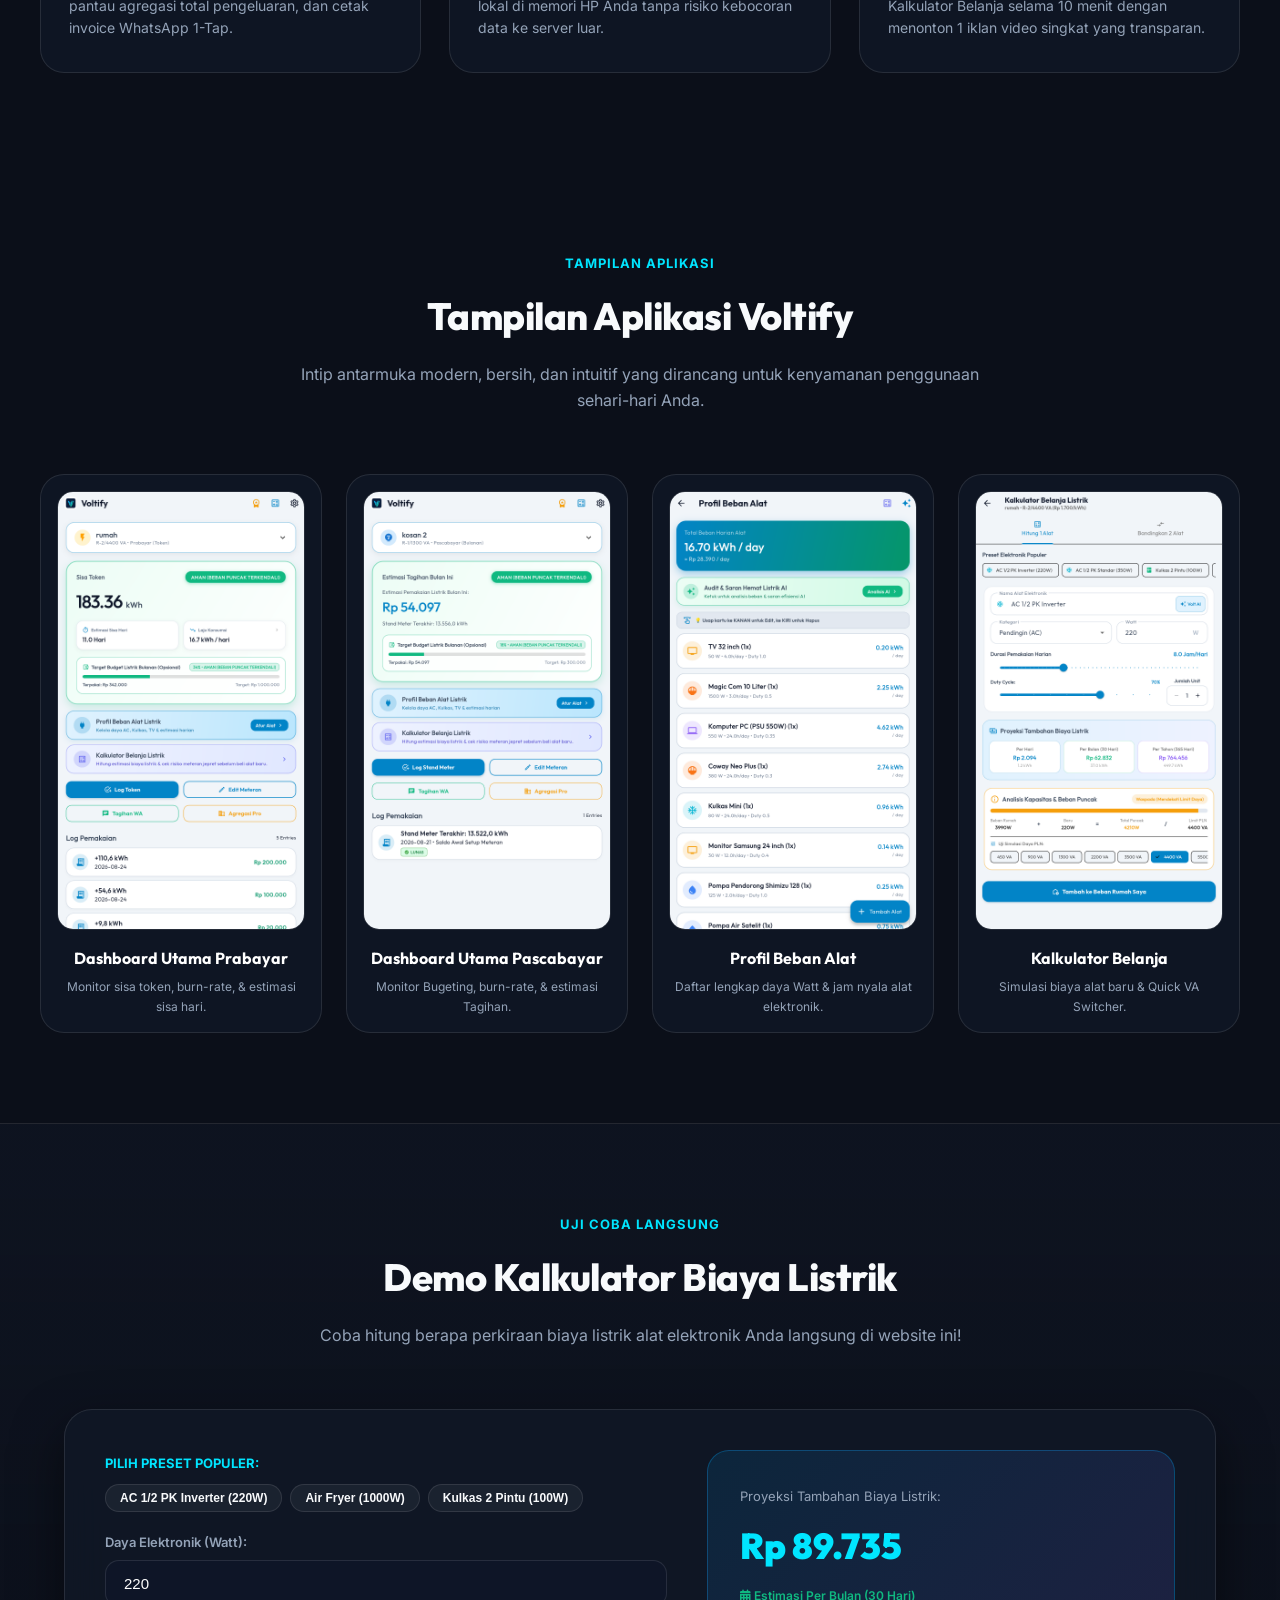
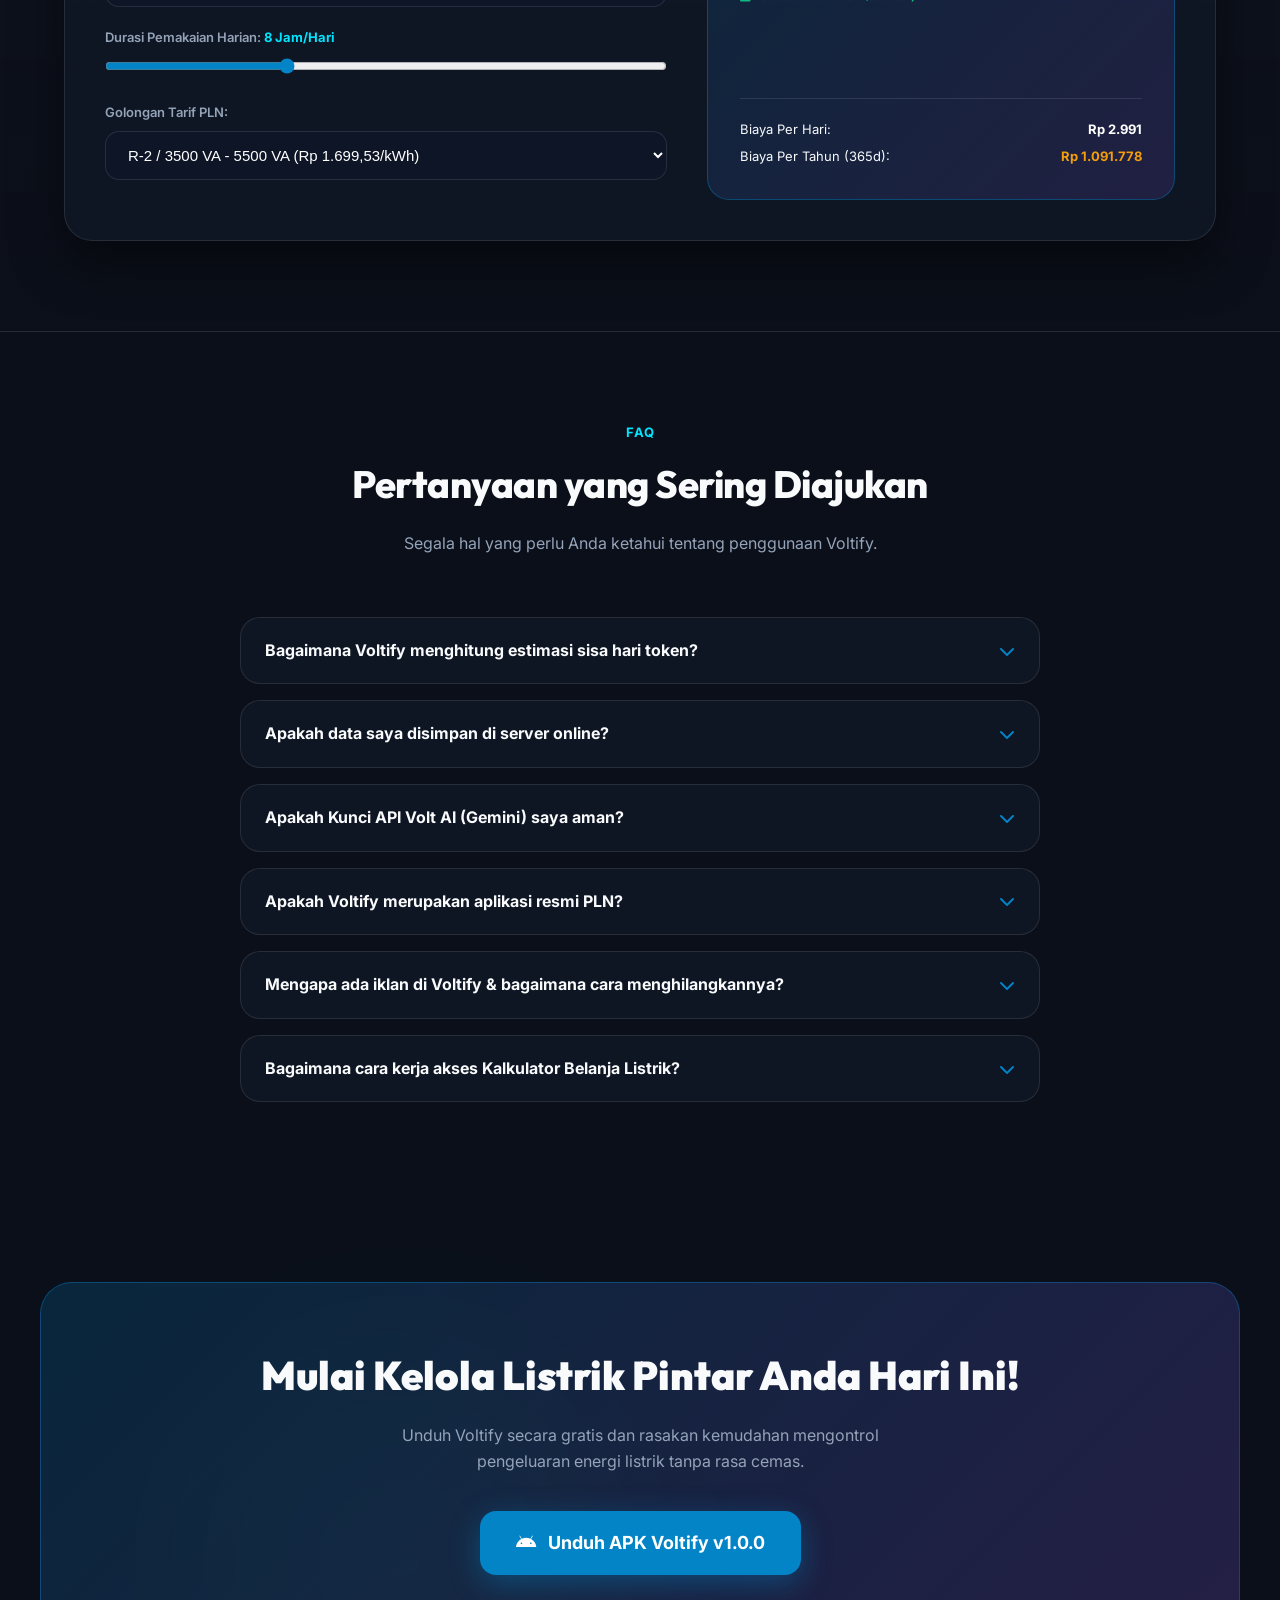
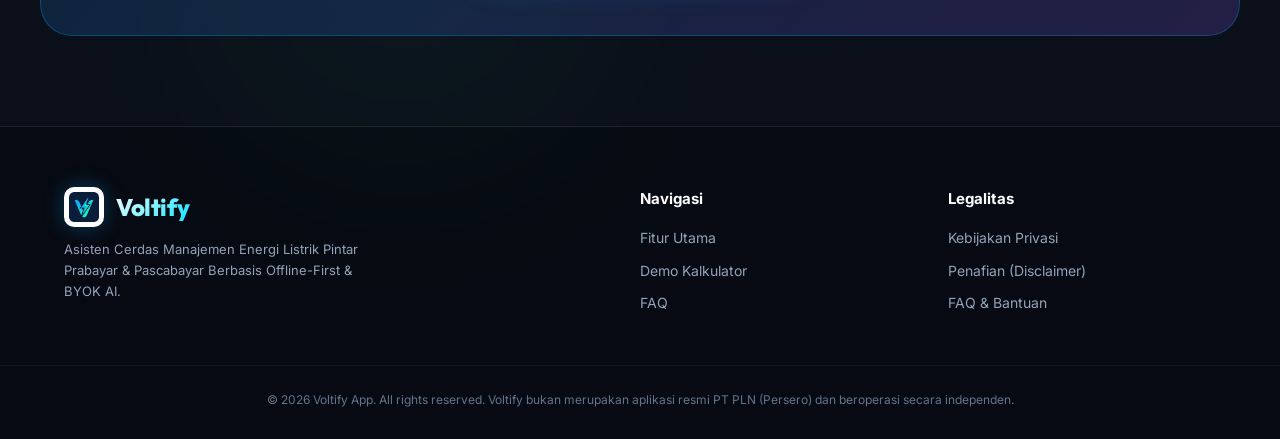
==== commit 65e8c223: "update" ====
--- a/index.html
+++ b/index.html
@@ -25,7 +25,7 @@
   <header>
     <div class="container navbar">
       <a href="#" class="brand-logo">
-        <img src="images/voltify_logo.png" alt="Voltify Logo">
+        <img src="../assets/images/voltify_logo.png" alt="Voltify Logo">
         <span class="brand-title">Voltify</span>
       </a>
       <ul class="nav-links">
@@ -281,7 +281,8 @@
           <i class="fas fa-chevron-down faq-icon"></i>
         </div>
         <div class="faq-answer">
-          Voltify menghitung laju pemakaian (burn-rate) berdasarkan selisih riwayat log token Anda dan total watt beban alat listrik terdaftar. Saldo token berkurang secara real-time berdasarkan burn-rate harian tersebut.
+          Voltify menghitung laju pemakaian (burn-rate) berdasarkan selisih riwayat log token Anda dan total watt beban
+          alat listrik terdaftar. Saldo token berkurang secara real-time berdasarkan burn-rate harian tersebut.
         </div>
       </div>
 
@@ -291,7 +292,8 @@
           <i class="fas fa-chevron-down faq-icon"></i>
         </div>
         <div class="faq-answer">
-          Tidak. Voltify menganut prinsip Offline-First. Seluruh data profil meteran, riwayat transaksi, dan beban alat disimpan 100% secara lokal di HP Anda menggunakan database SQLite yang terenkripsi.
+          Tidak. Voltify menganut prinsip Offline-First. Seluruh data profil meteran, riwayat transaksi, dan beban alat
+          disimpan 100% secara lokal di HP Anda menggunakan database SQLite yang terenkripsi.
         </div>
       </div>
 
@@ -301,7 +303,8 @@
           <i class="fas fa-chevron-down faq-icon"></i>
         </div>
         <div class="faq-answer">
-          Sangat aman. Kunci API disimpan di penyimpanan terenkripsi hardware (EncryptedSharedPreferences / Keychain) dan hanya dikirimkan secara langsung ke endpoint resmi Google Gemini API.
+          Sangat aman. Kunci API disimpan di penyimpanan terenkripsi hardware (EncryptedSharedPreferences / Keychain)
+          dan hanya dikirimkan secara langsung ke endpoint resmi Google Gemini API.
         </div>
       </div>
 
@@ -311,7 +314,8 @@
           <i class="fas fa-chevron-down faq-icon"></i>
         </div>
         <div class="faq-answer">
-          Bukan. Voltify adalah aplikasi asisten mandiri (third-party) untuk membantu pengguna memantau dan mengestimasi pengeluaran listrik secara independen.
+          Bukan. Voltify adalah aplikasi asisten mandiri (third-party) untuk membantu pengguna memantau dan mengestimasi
+          pengeluaran listrik secara independen.
         </div>
       </div>
 
@@ -321,7 +325,8 @@
           <i class="fas fa-chevron-down faq-icon"></i>
         </div>
         <div class="faq-answer">
-          Voltify menampilkan iklan banner dan native dari Google AdMob untuk mendukung pengembangan versi gratis. Anda dapat menikmati pengalaman 100% bebas iklan dengan berlangganan Voltify Pro.
+          Voltify menampilkan iklan banner dan native dari Google AdMob untuk mendukung pengembangan versi gratis. Anda
+          dapat menikmati pengalaman 100% bebas iklan dengan berlangganan Voltify Pro.
         </div>
       </div>
 
@@ -331,7 +336,9 @@
           <i class="fas fa-chevron-down faq-icon"></i>
         </div>
         <div class="faq-answer">
-          Pengguna gratis dapat membuka akses Kalkulator Belanja selama 10 menit dengan menonton 1 video iklan (Rewarded Ad) hingga selesai. Bagi pengguna Voltify Pro, Kalkulator Belanja dapat diakses 100% tanpa batas waktu selamanya tanpa iklan.
+          Pengguna gratis dapat membuka akses Kalkulator Belanja selama 10 menit dengan menonton 1 video iklan (Rewarded
+          Ad) hingga selesai. Bagi pengguna Voltify Pro, Kalkulator Belanja dapat diakses 100% tanpa batas waktu
+          selamanya tanpa iklan.
         </div>
       </div>
     </div>
@@ -349,7 +356,7 @@
         <i class="fab fa-android"></i> Unduh APK Voltify v1.0.0
       </a>
     </div>
-  </section>ion>
+  </section>
 
   <!-- Footer -->
   <footer>
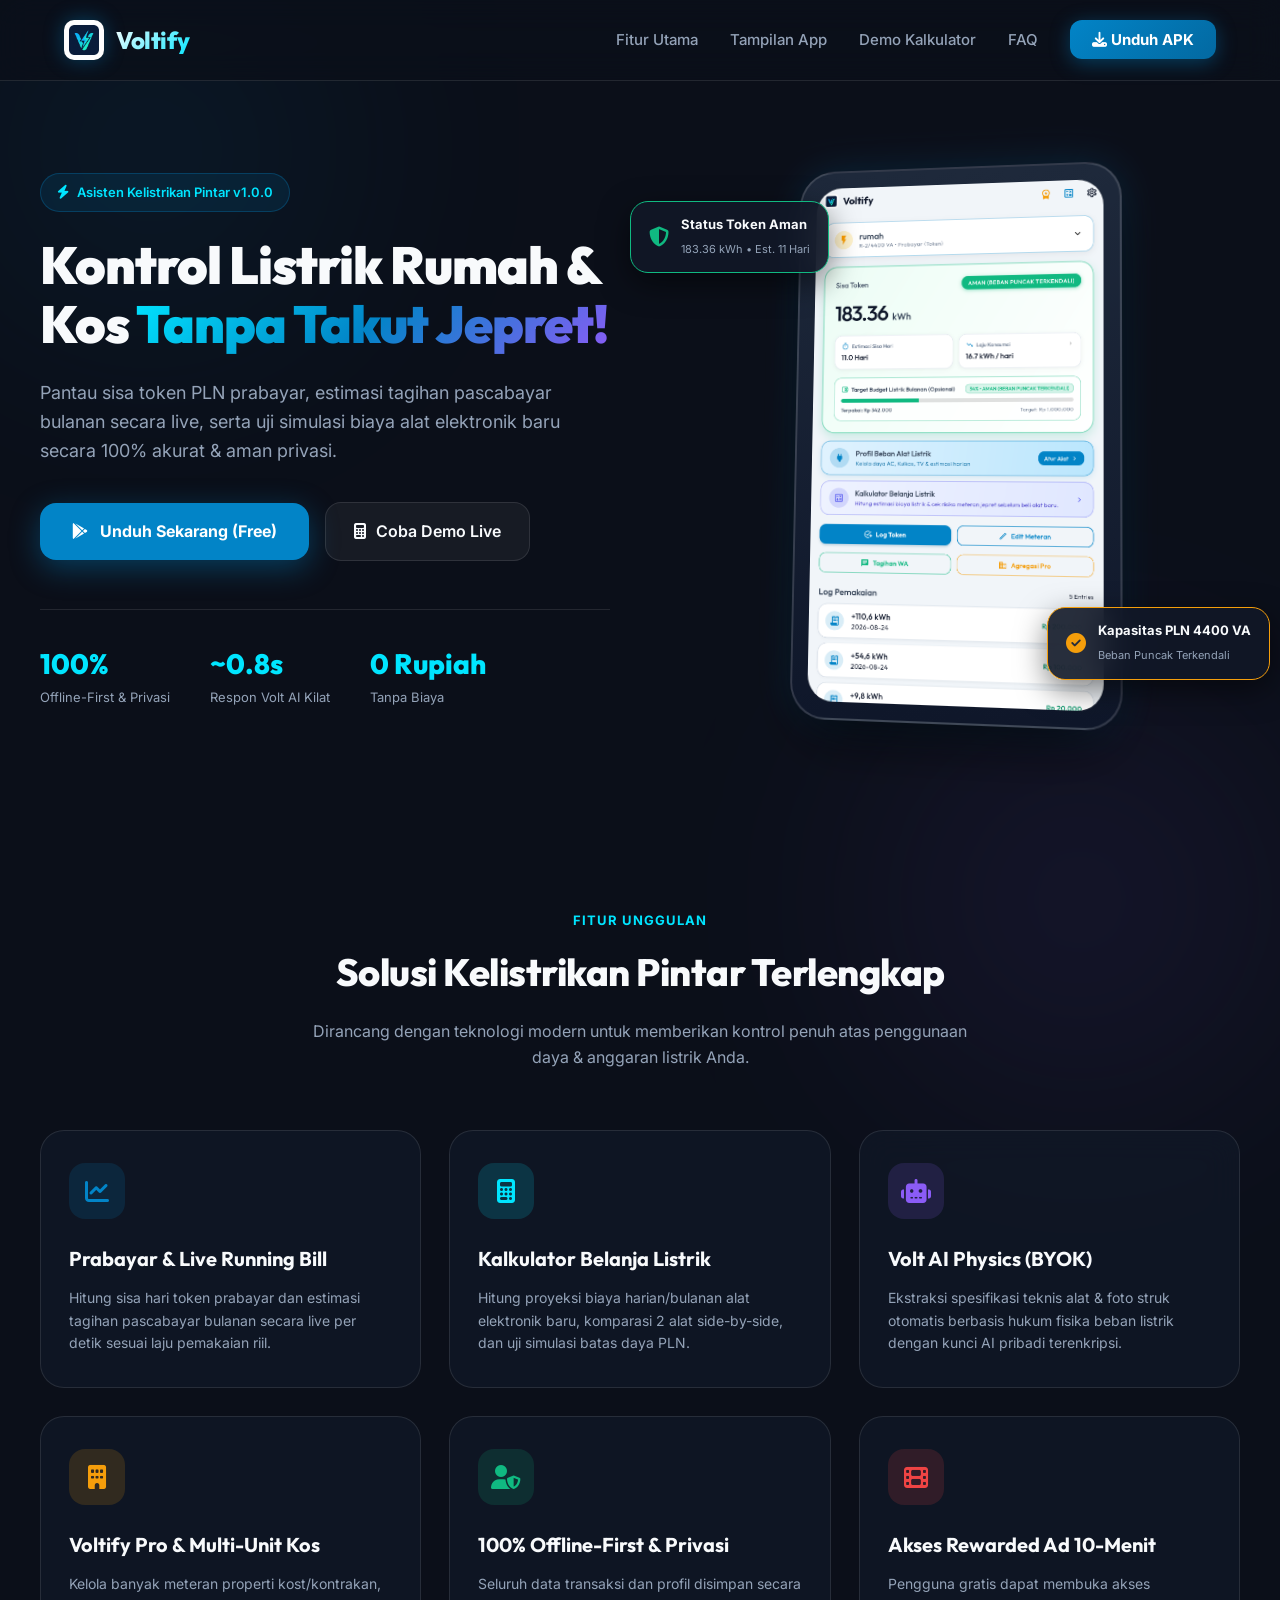
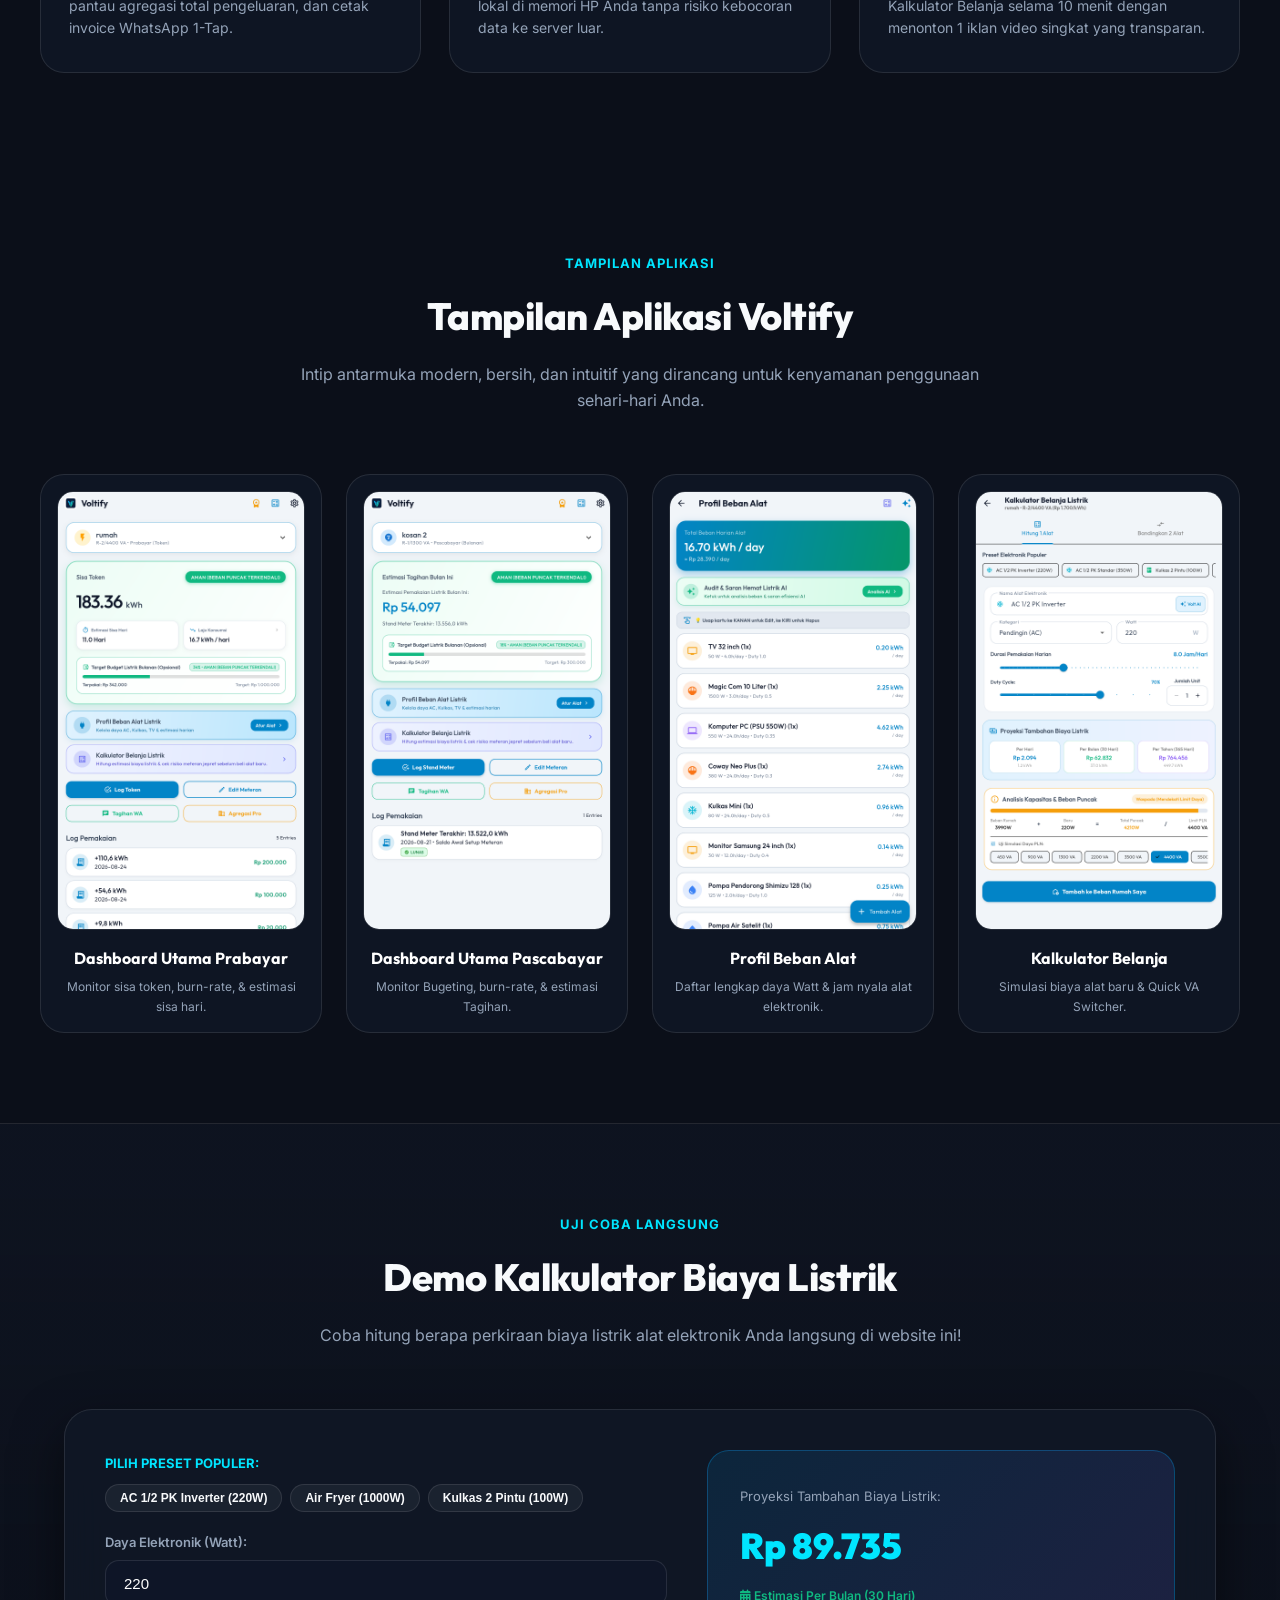
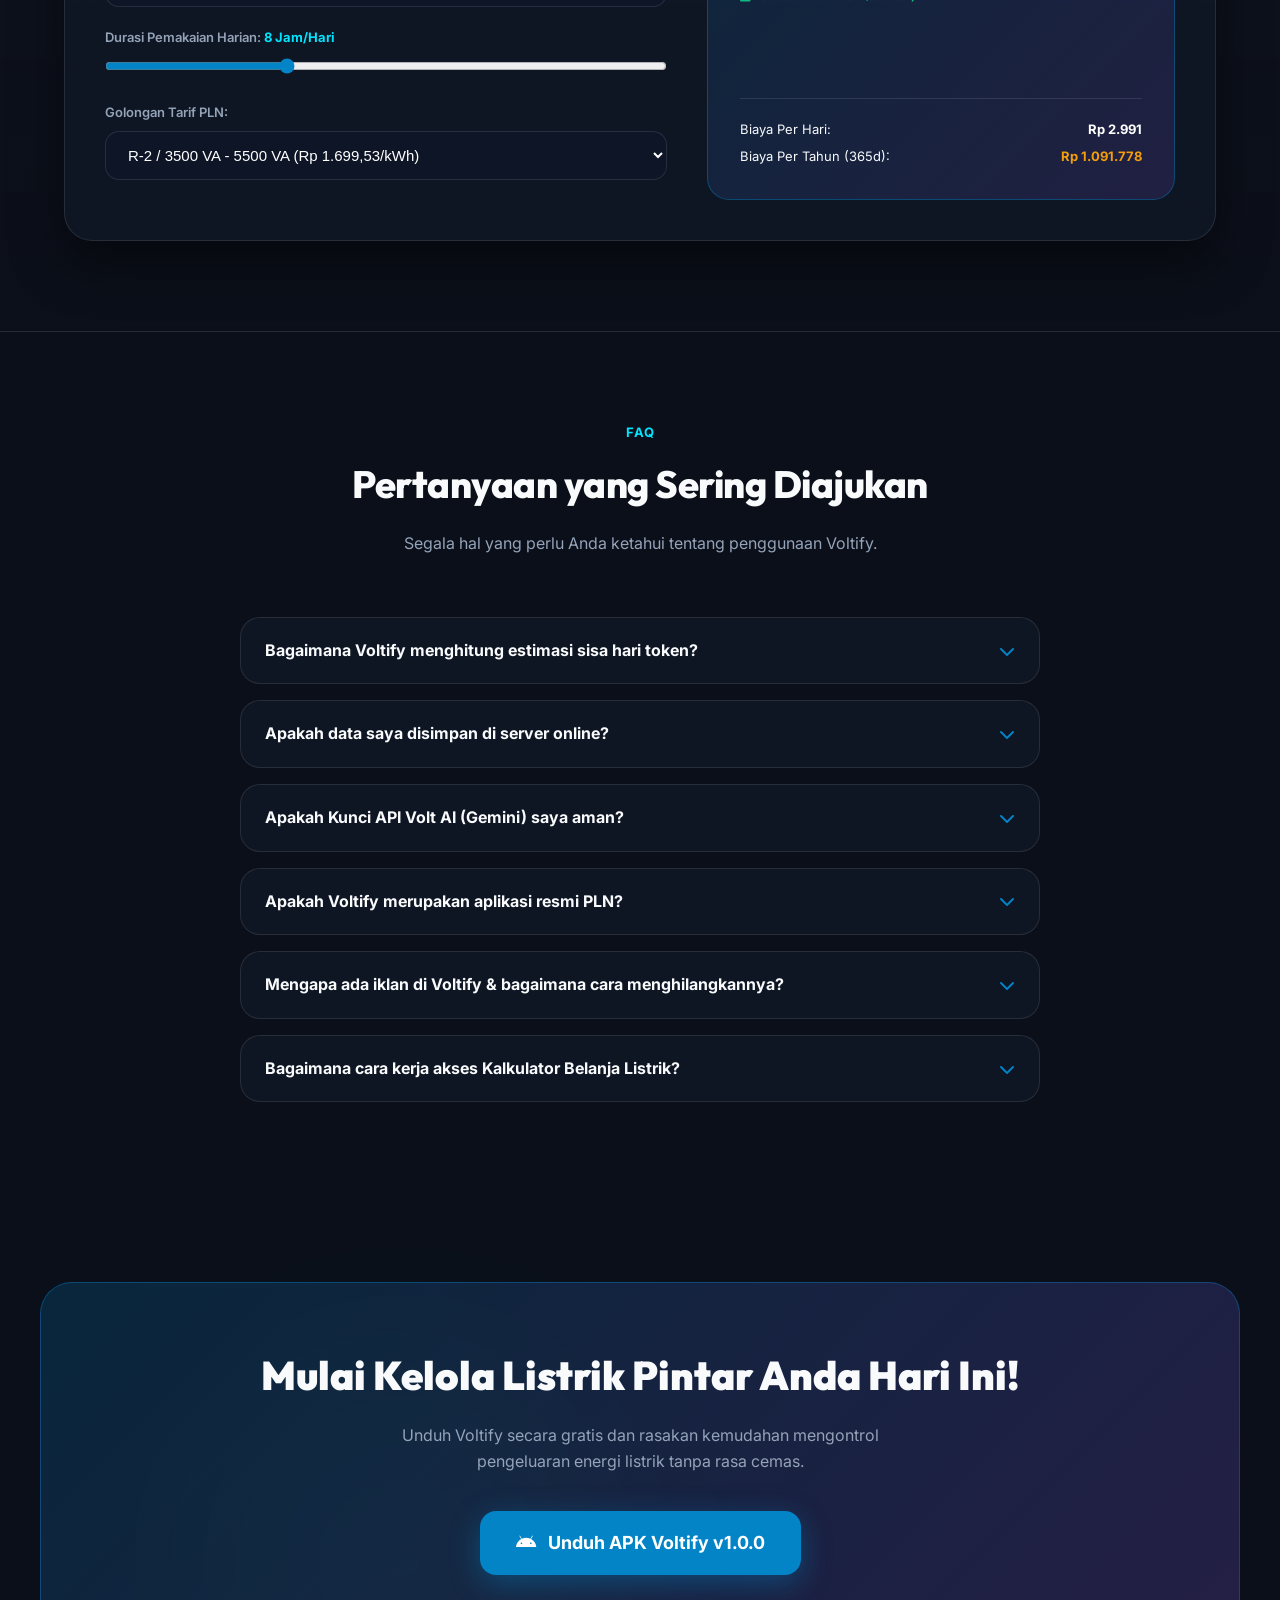
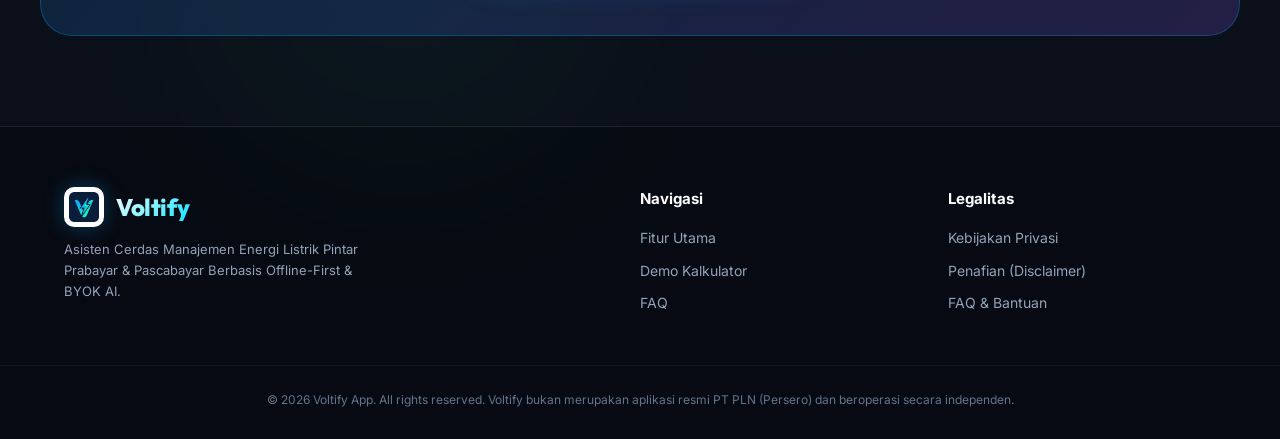
==== commit b724b0ff: "update" ====
--- a/index.html
+++ b/index.html
@@ -25,7 +25,7 @@
   <header>
     <div class="container navbar">
       <a href="#" class="brand-logo">
-        <img src="../assets/images/voltify_logo.png" alt="Voltify Logo">
+        <img src="images/voltify_logo.png" alt="Voltify Logo">
         <span class="brand-title">Voltify</span>
       </a>
       <ul class="nav-links">
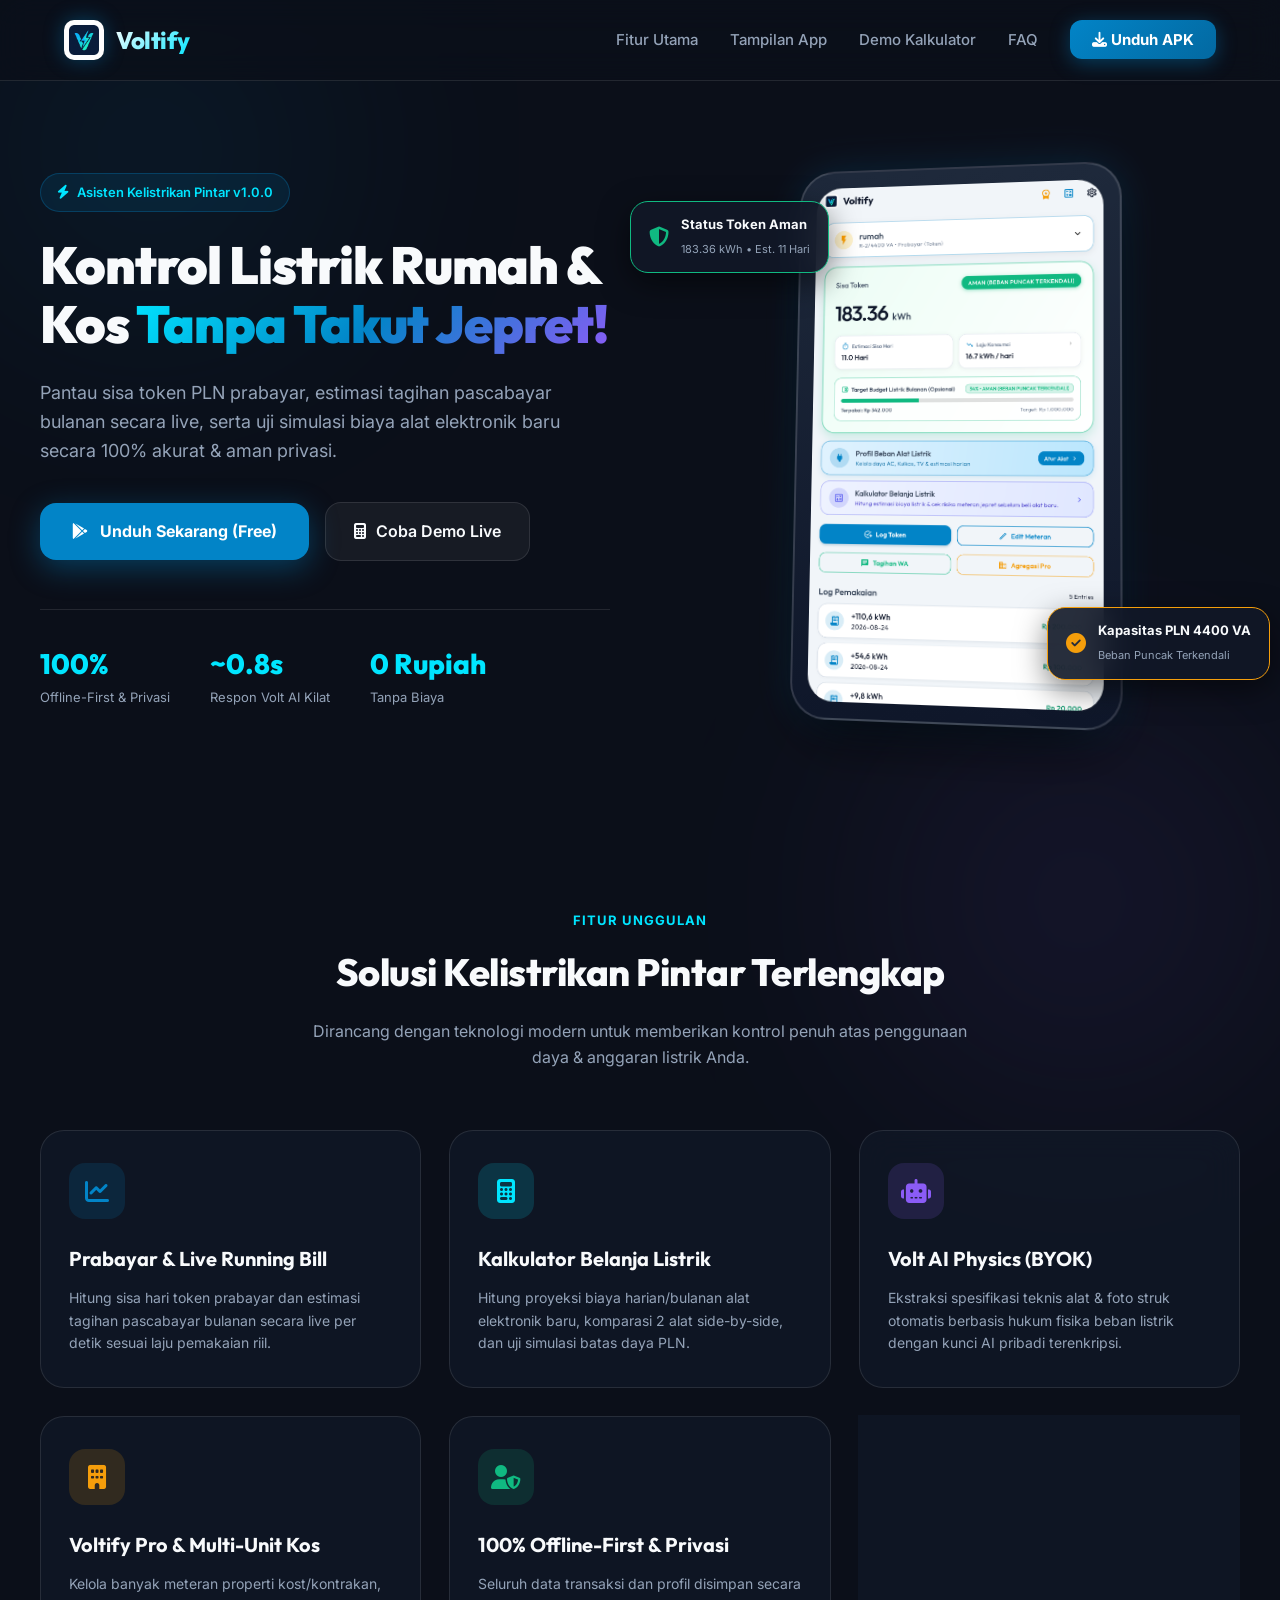
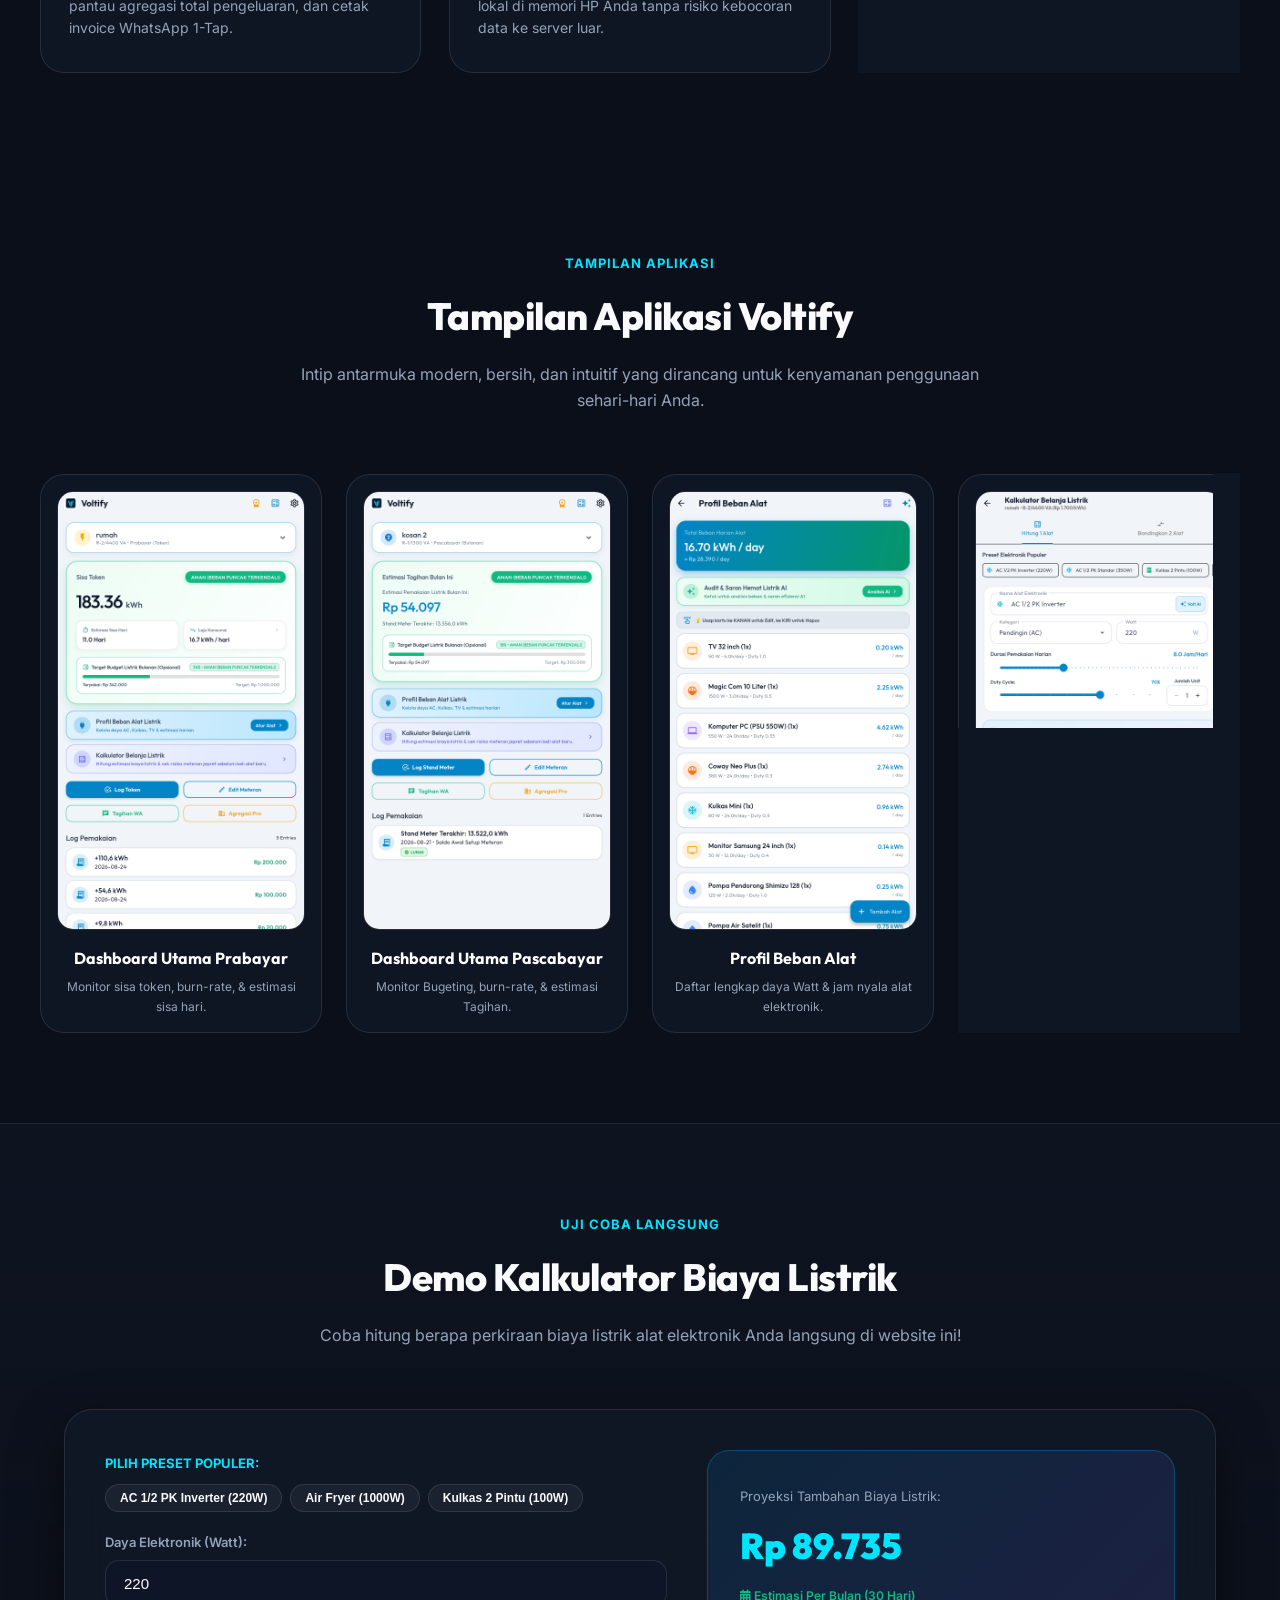
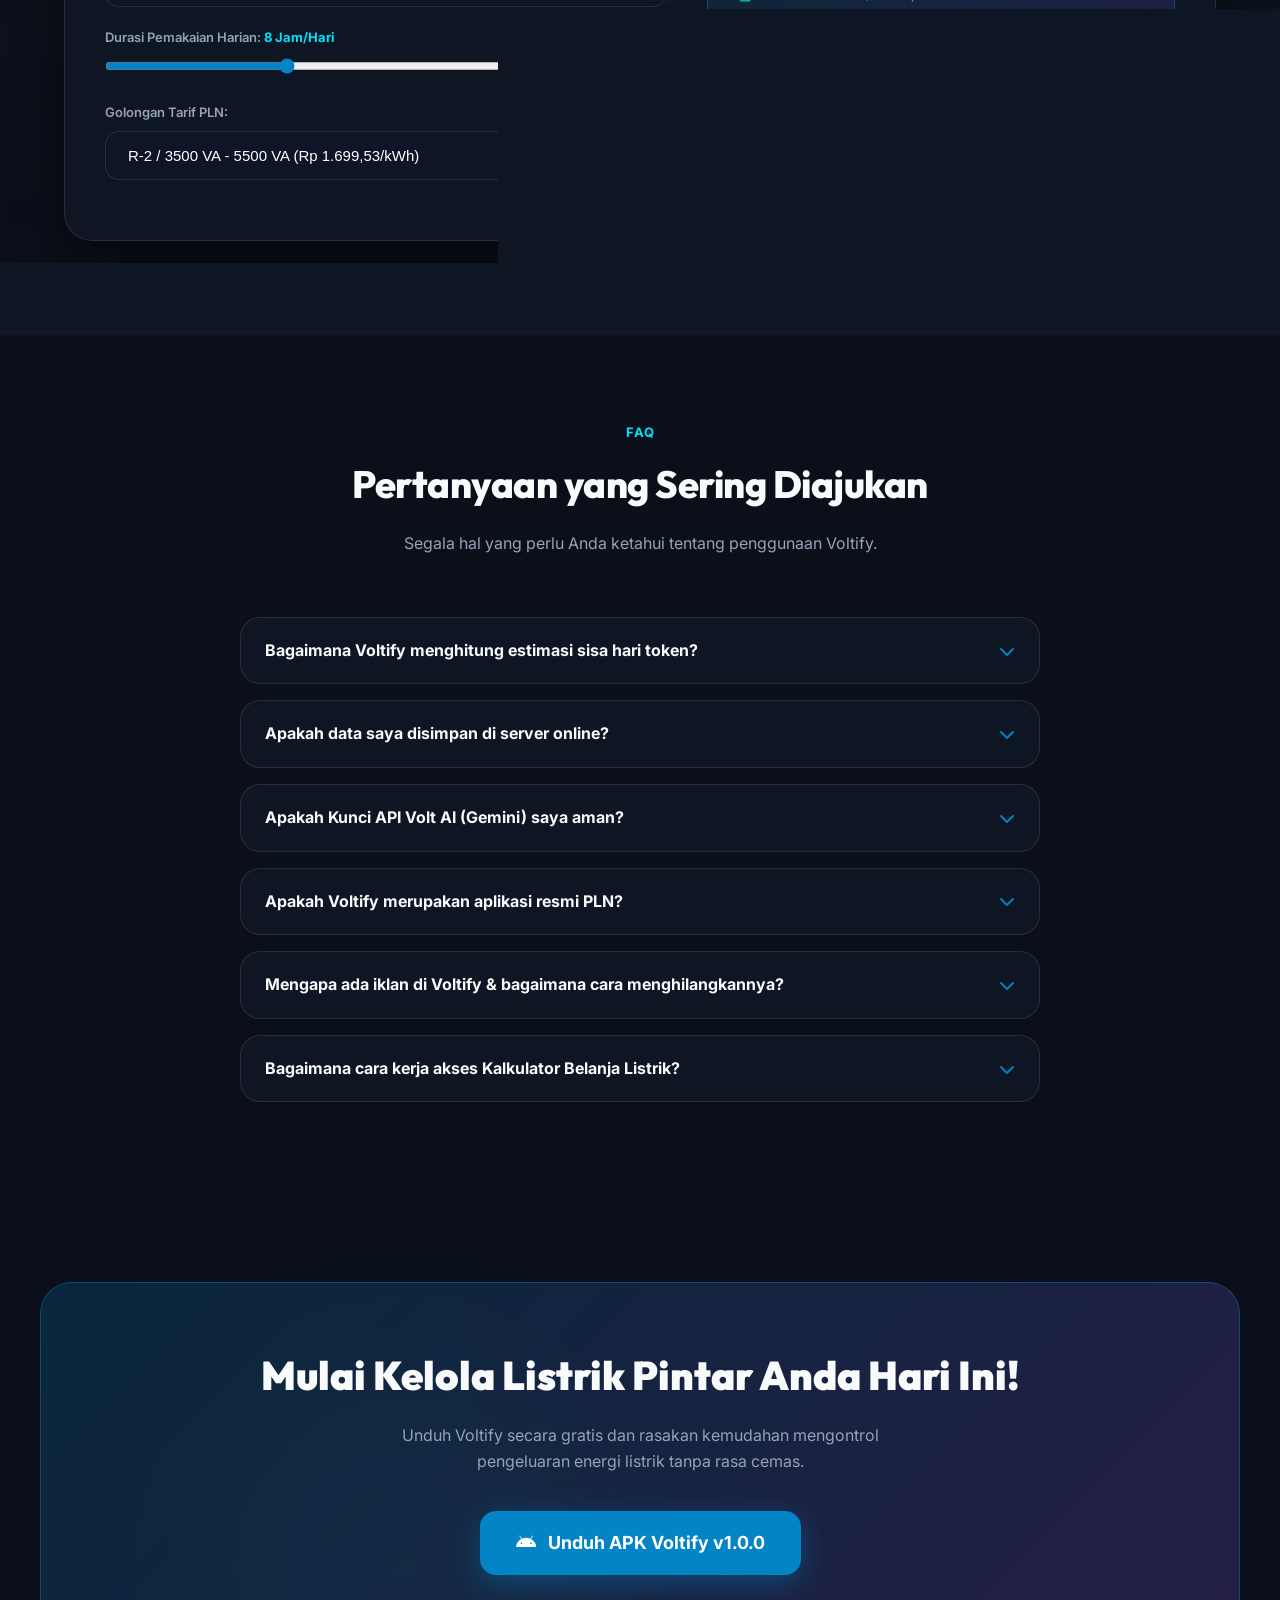
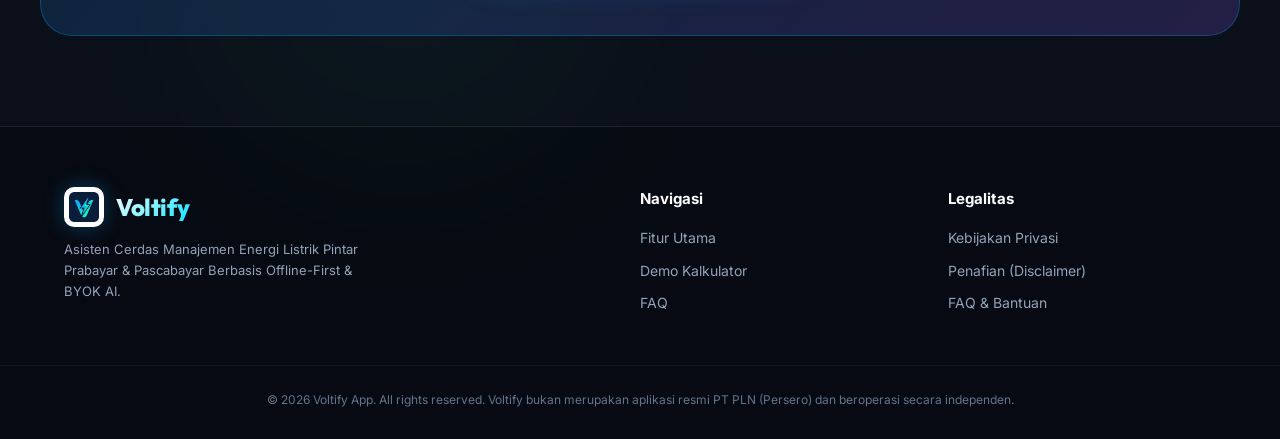
==== commit e520fec5: "Add files via upload" ====
--- a/index.html
+++ b/index.html
@@ -352,7 +352,8 @@
         Listrik Pintar Anda Hari Ini!</h2>
       <p style="color: var(--text-muted); max-width: 540px; margin: 0 auto 36px; font-size: 16px;">Unduh Voltify secara
         gratis dan rasakan kemudahan mengontrol pengeluaran energi listrik tanpa rasa cemas.</p>
-      <a href="#" class="btn-primary" style="padding: 18px 36px; font-size: 18px;">
+      <a href="https://play.google.com/store/apps/details?id=com.farahead.voltify" class="btn-primary"
+        style="padding: 18px 36px; font-size: 18px;">
         <i class="fab fa-android"></i> Unduh APK Voltify v1.0.0
       </a>
     </div>
